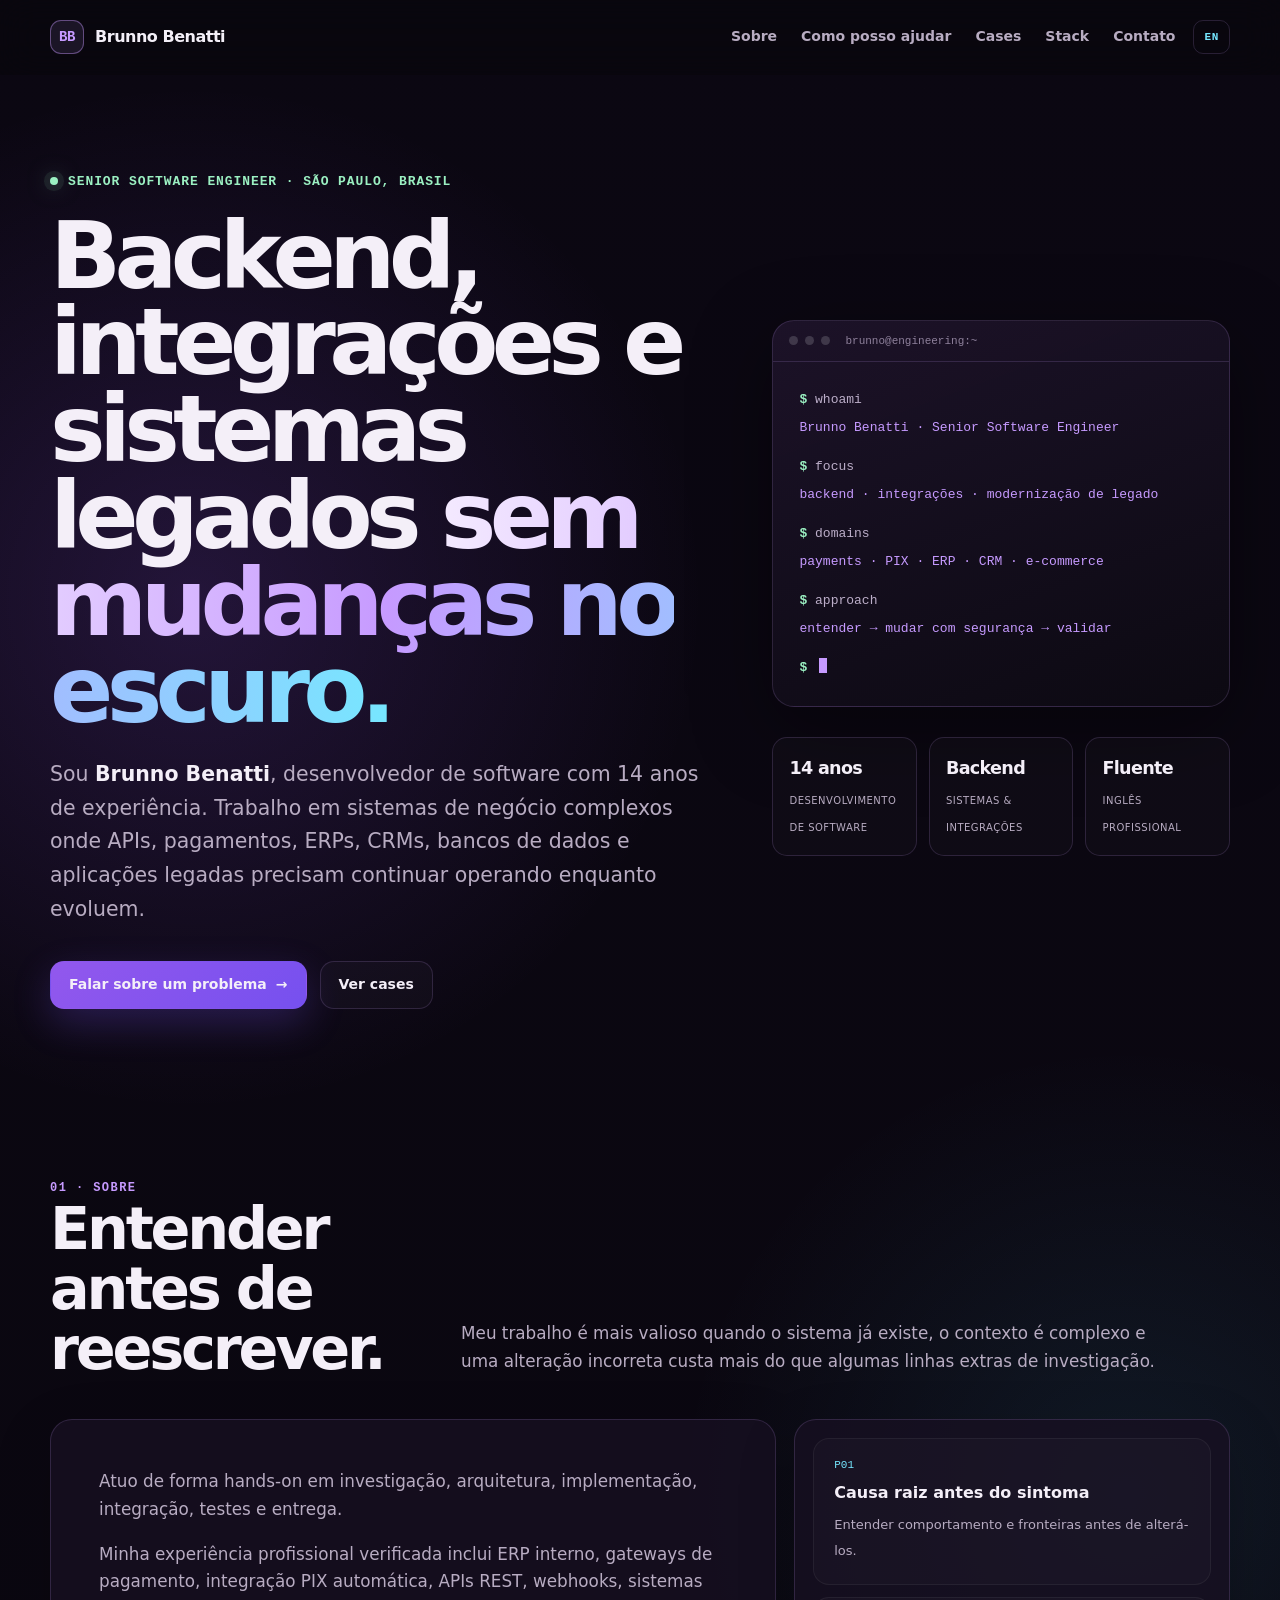
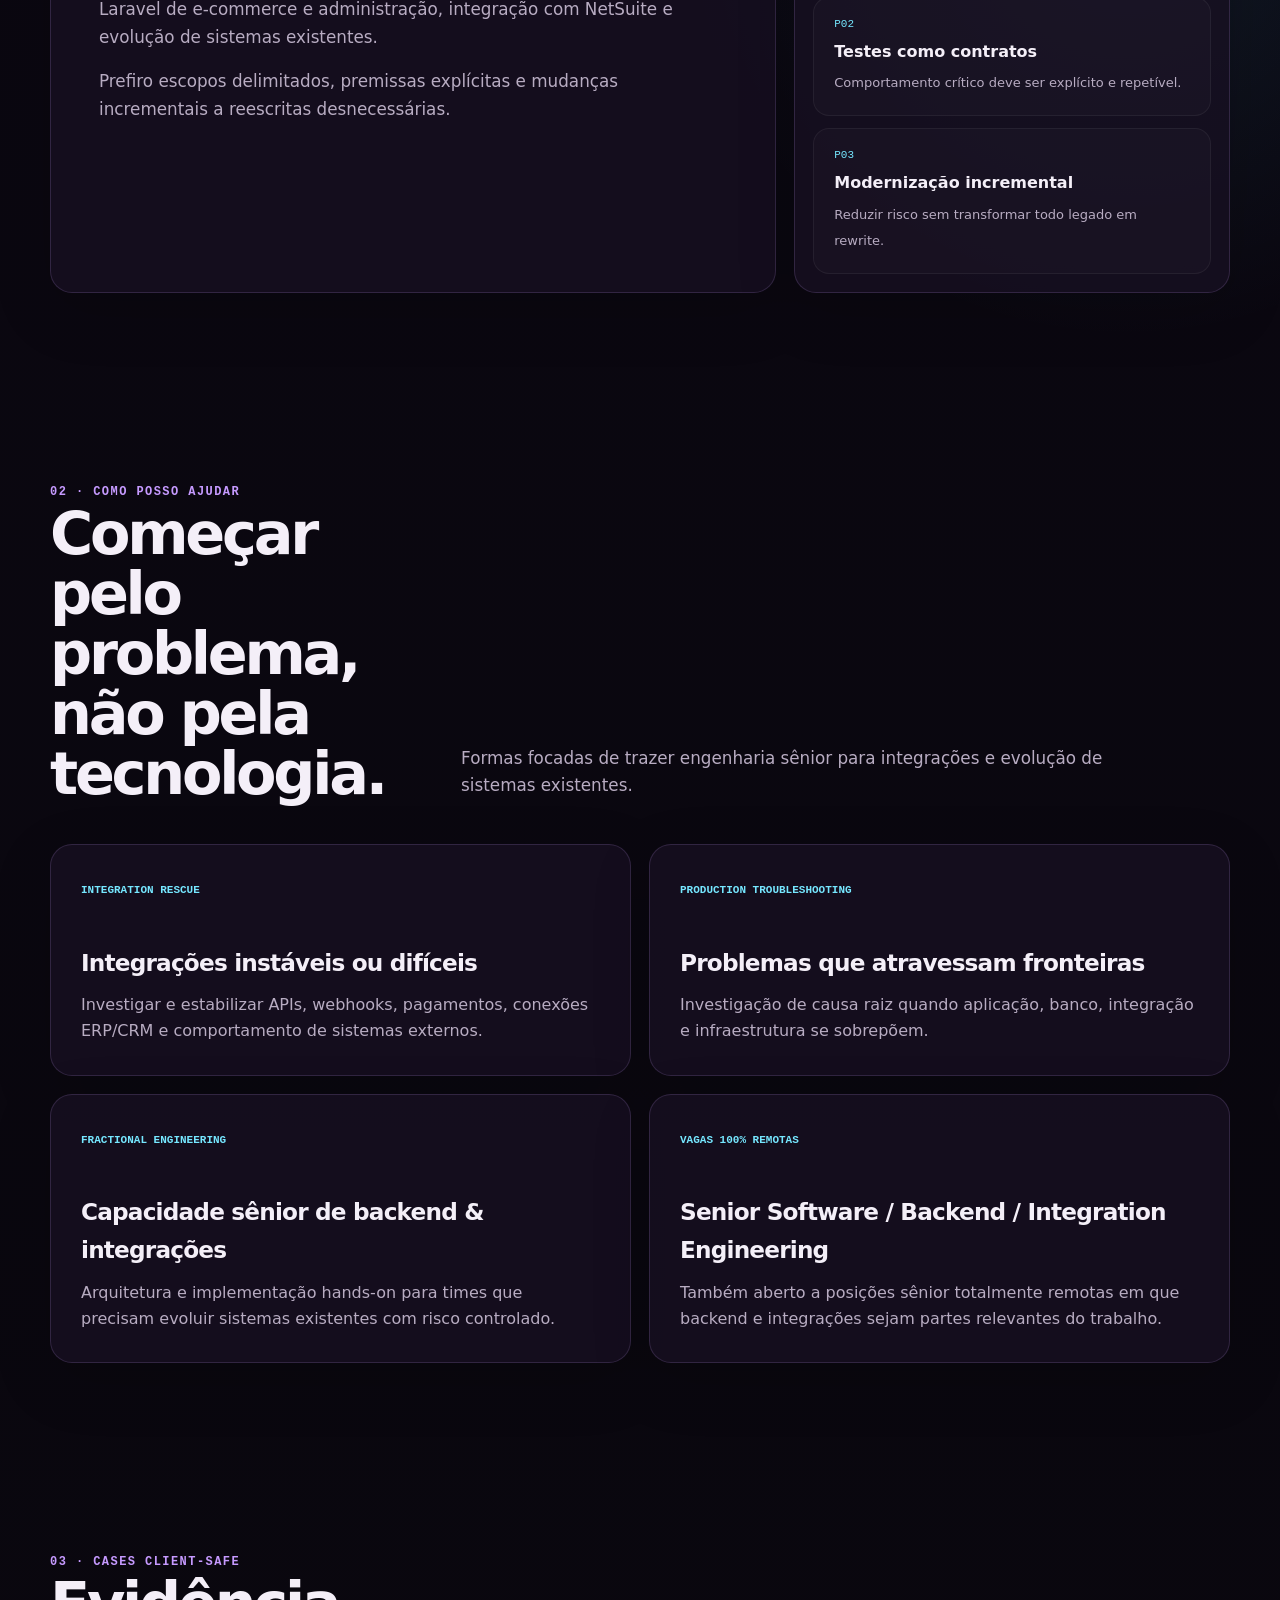
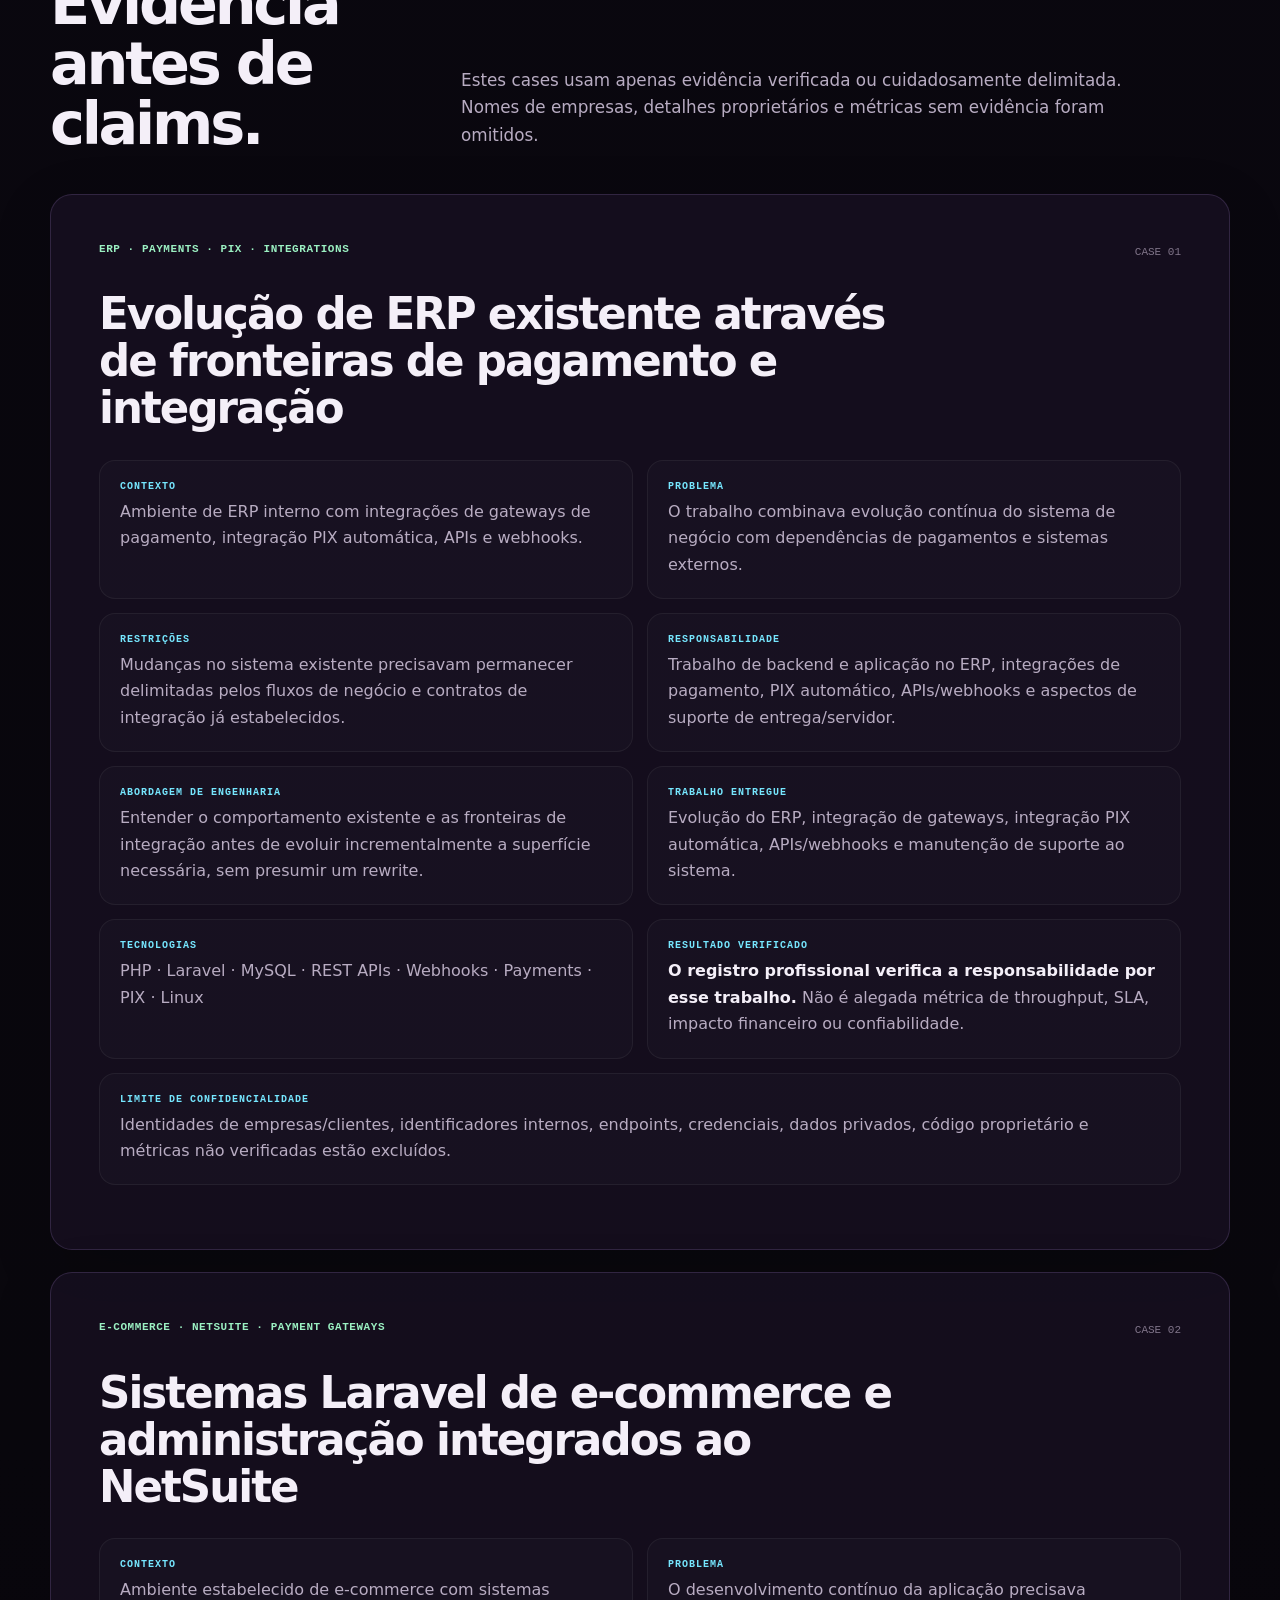
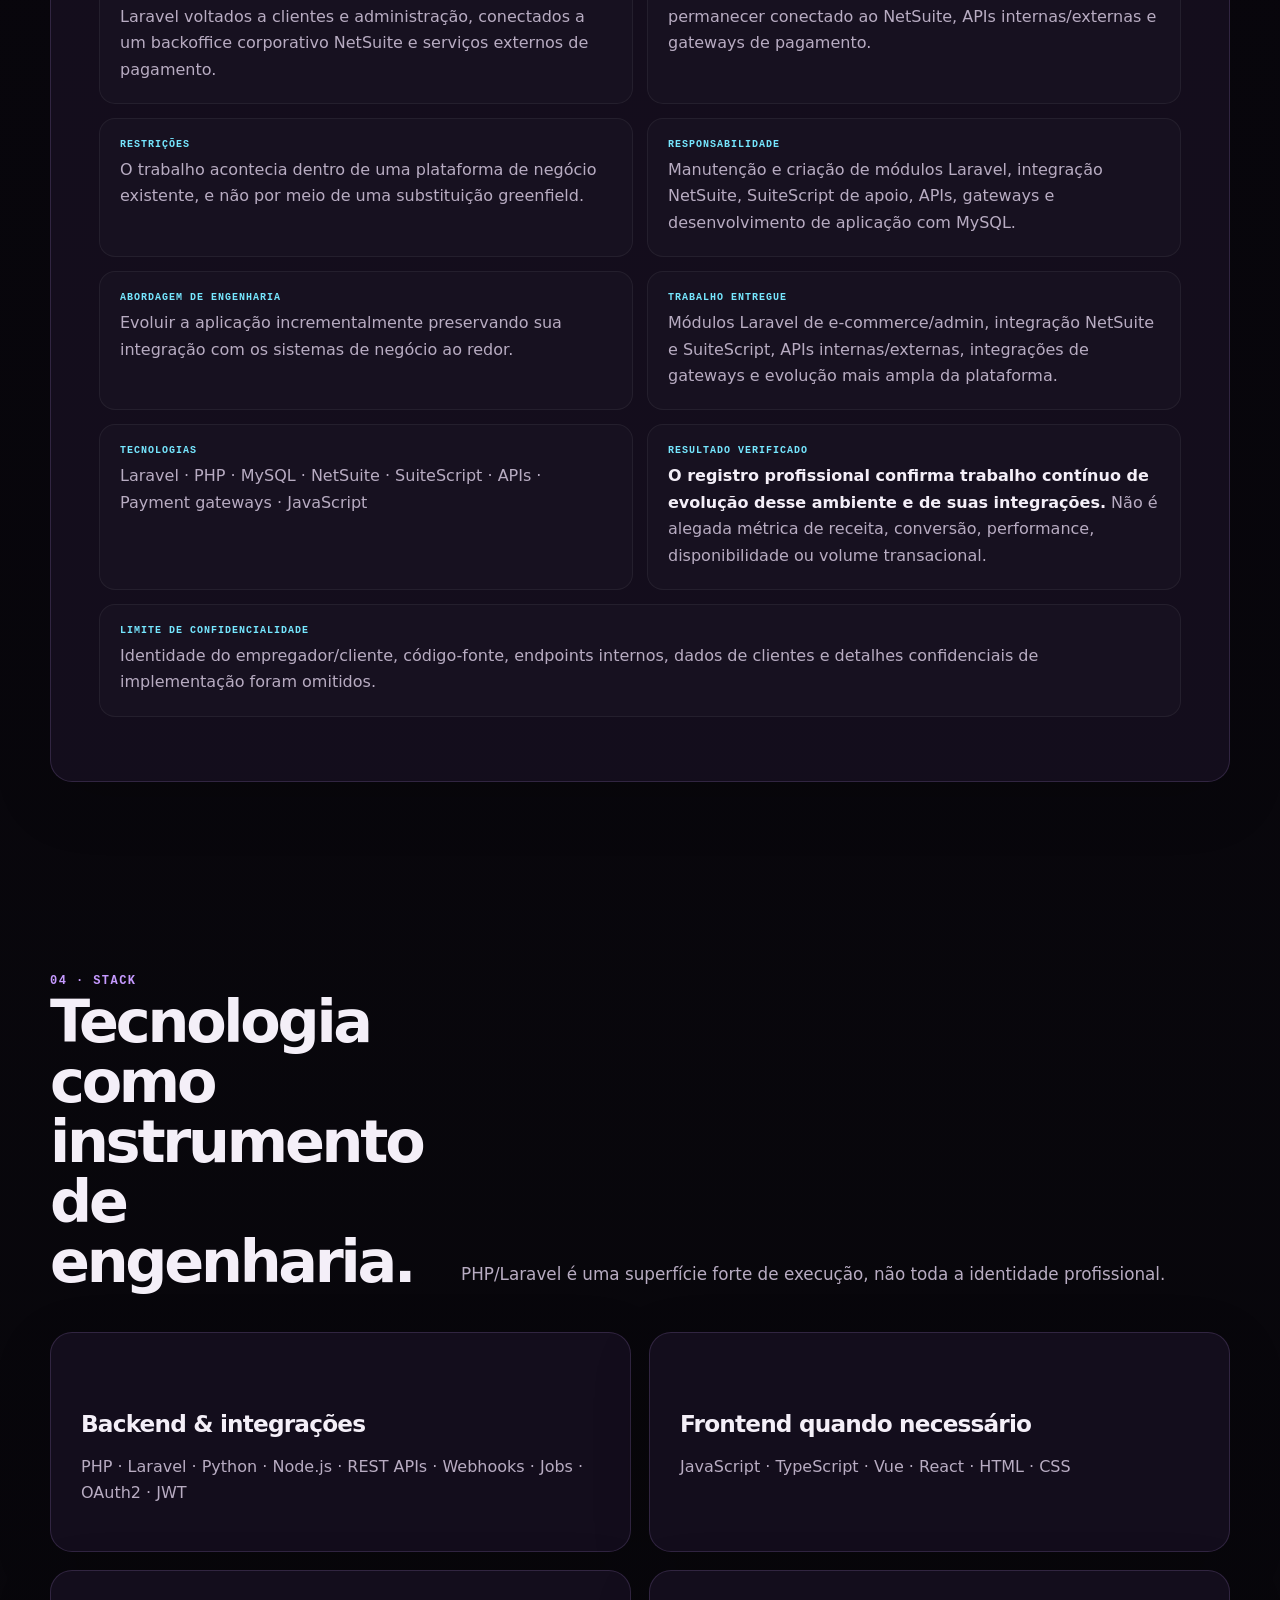
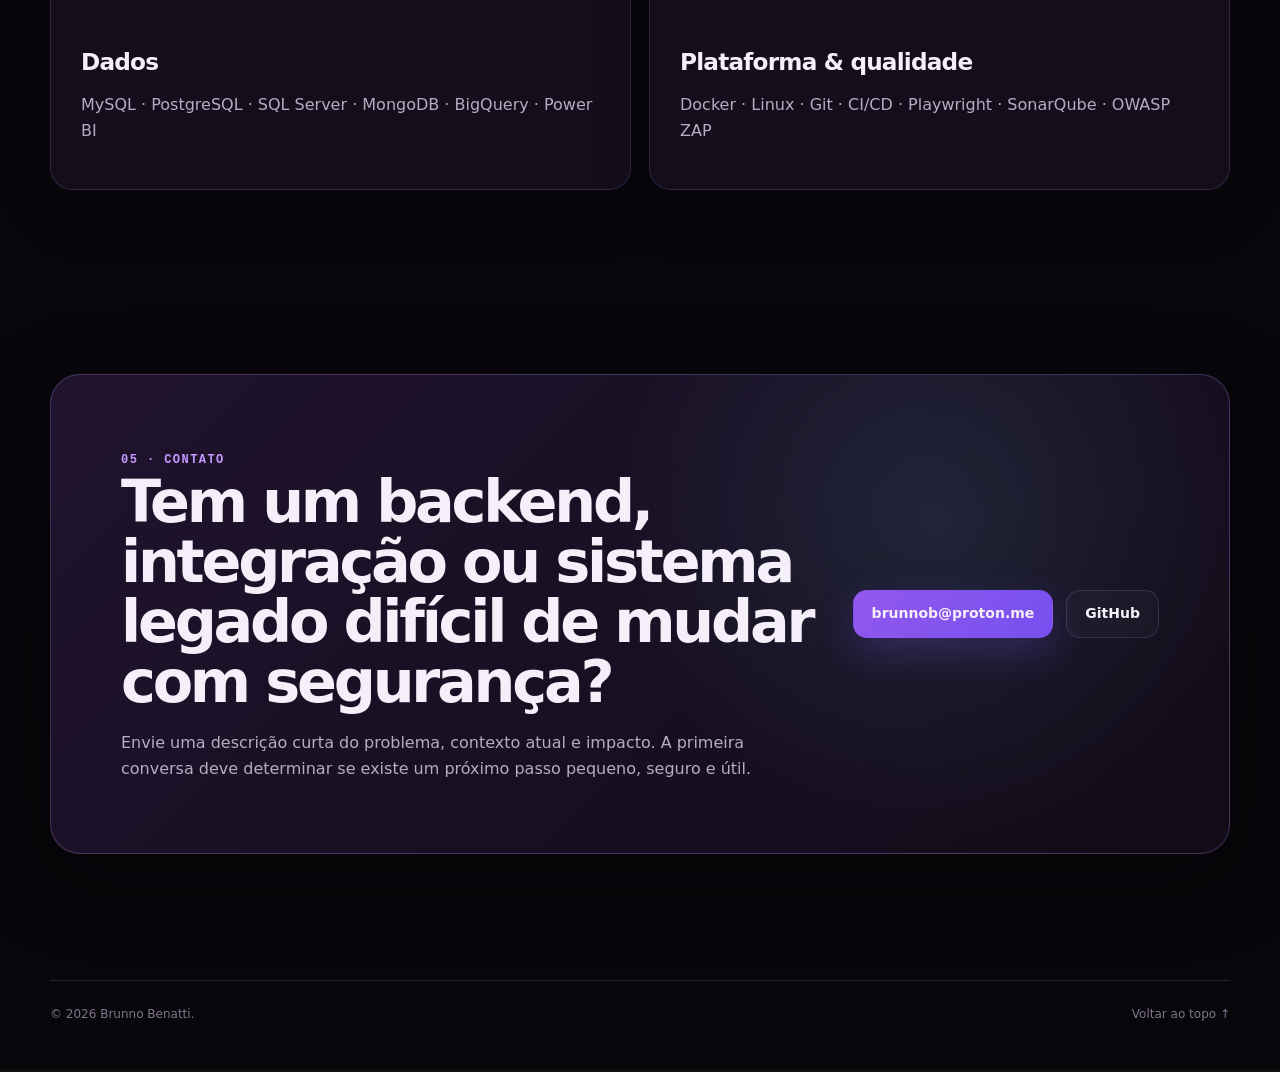
==== pt-br/index.html @ be96fdef "Add Portuguese portfolio locale" ====
<!doctype html>
<html lang="pt-BR">
<head>
  <meta charset="utf-8">
  <meta name="viewport" content="width=device-width, initial-scale=1">
  <meta name="theme-color" content="#0b0712">
  <meta name="robots" content="index,follow">
  <meta name="description" content="Brunno Benatti — Senior Software Engineer especializado em backend, integrações e modernização de sistemas legados.">
  <meta name="author" content="Brunno Benatti">
  <meta property="og:title" content="Brunno Benatti — Senior Software Engineer">
  <meta property="og:description" content="Backend Engineering, Systems Integration e Legacy Modernization para sistemas de negócio complexos.">
  <meta property="og:type" content="website">
  <meta property="og:url" content="https://brunno-benatti.github.io/brunno-benatti/pt-br/">
  <meta property="og:site_name" content="Brunno Benatti">
  <meta property="og:locale" content="pt_BR">
  <meta property="og:locale:alternate" content="en_US">
  <meta name="twitter:card" content="summary">
  <meta name="twitter:title" content="Brunno Benatti — Senior Software Engineer">
  <meta name="twitter:description" content="Backend Engineering, Systems Integration e Legacy Modernization para sistemas de negócio complexos.">
  <link rel="canonical" href="https://brunno-benatti.github.io/brunno-benatti/pt-br/">
  <link rel="alternate" hreflang="en" href="https://brunno-benatti.github.io/brunno-benatti/">
  <link rel="alternate" hreflang="pt-BR" href="https://brunno-benatti.github.io/brunno-benatti/pt-br/">
  <link rel="alternate" hreflang="x-default" href="https://brunno-benatti.github.io/brunno-benatti/">
  <title>Brunno Benatti — Senior Software Engineer</title>
  <script>document.documentElement.classList.add('js')</script>
  <link rel="stylesheet" href="../styles.css">
  <script type="application/ld+json">
  {
    "@context":"https://schema.org",
    "@type":"Person",
    "name":"Brunno Benatti",
    "jobTitle":"Senior Software Engineer",
    "address":{"@type":"PostalAddress","addressLocality":"São Paulo","addressRegion":"SP","addressCountry":"BR"},
    "email":"brunnob@proton.me",
    "url":"https://brunno-benatti.github.io/brunno-benatti/",
    "sameAs":["https://github.com/brunno-benatti"],
    "knowsAbout":["Backend Engineering","Systems Integration","Legacy Modernization","PHP","Laravel","REST APIs","Webhooks","Payments","PIX","ERP","CRM","NetSuite","Docker","Linux"]
  }
  </script>
</head>
<body>
  <a class="skip-link" href="#conteudo">Ir para o conteúdo</a>

  <header id="topo">
    <div class="shell nav">
      <a class="brand" href="#topo" aria-label="Voltar ao início"><span class="brand-mark">BB</span><span>Brunno Benatti</span></a>
      <div class="nav-right">
        <nav class="nav-links" aria-label="Navegação principal">
          <a href="#sobre">Sobre</a><a href="#servicos">Como posso ajudar</a><a href="#experiencia">Cases</a><a href="#stack">Stack</a><a href="#contato">Contato</a>
        </nav>
        <a class="language-link" href="../" lang="en" hreflang="en">EN</a>
      </div>
    </div>
  </header>

  <main id="conteudo">
    <div class="shell">
      <section class="hero" aria-labelledby="hero-title">
        <div>
          <div class="eyebrow"><span class="status-dot"></span>Senior Software Engineer · São Paulo, Brasil</div>
          <h1 id="hero-title">Backend, integrações e sistemas legados <span class="gradient-text">sem mudanças no escuro.</span></h1>
          <p class="hero-copy">Sou <strong>Brunno Benatti</strong>, desenvolvedor de software com 14 anos de experiência. Trabalho em sistemas de negócio complexos onde APIs, pagamentos, ERPs, CRMs, bancos de dados e aplicações legadas precisam continuar operando enquanto evoluem.</p>
          <div class="actions"><a class="button primary" href="mailto:brunnob@proton.me">Falar sobre um problema <span aria-hidden="true">→</span></a><a class="button" href="#experiencia">Ver cases</a></div>
        </div>
        <aside aria-label="Resumo técnico">
          <div class="terminal"><div class="terminal-bar"><span></span><span></span><span></span><small>brunno@engineering:~</small></div><div class="terminal-body"><p><b>$</b> whoami</p><output>Brunno Benatti · Senior Software Engineer</output><p><b>$</b> focus</p><output>backend · integrações · modernização de legado</output><p><b>$</b> domains</p><output>payments · PIX · ERP · CRM · e-commerce</output><p><b>$</b> approach</p><output id="terminal-message">entender → mudar com segurança → validar</output><p><b>$</b> <i class="cursor"></i></p></div></div>
          <div class="metrics"><div><strong>14 anos</strong><span>desenvolvimento de software</span></div><div><strong>Backend</strong><span>sistemas & integrações</span></div><div><strong>Fluente</strong><span>inglês profissional</span></div></div>
        </aside>
      </section>

      <section id="sobre" aria-labelledby="sobre-title">
        <div class="section-head reveal"><div><span>01 · Sobre</span><h2 id="sobre-title">Entender antes de reescrever.</h2></div><p>Meu trabalho é mais valioso quando o sistema já existe, o contexto é complexo e uma alteração incorreta custa mais do que algumas linhas extras de investigação.</p></div>
        <div class="about-grid"><article class="card prose reveal"><p>Atuo de forma hands-on em investigação, arquitetura, implementação, integração, testes e entrega.</p><p>Minha experiência profissional verificada inclui ERP interno, gateways de pagamento, integração PIX automática, APIs REST, webhooks, sistemas Laravel de e-commerce e administração, integração com NetSuite e evolução de sistemas existentes.</p><p>Prefiro escopos delimitados, premissas explícitas e mudanças incrementais a reescritas desnecessárias.</p></article><aside class="card principles reveal" aria-label="Princípios de engenharia"><div><small>P01</small><strong>Causa raiz antes do sintoma</strong><span>Entender comportamento e fronteiras antes de alterá-los.</span></div><div><small>P02</small><strong>Testes como contratos</strong><span>Comportamento crítico deve ser explícito e repetível.</span></div><div><small>P03</small><strong>Modernização incremental</strong><span>Reduzir risco sem transformar todo legado em rewrite.</span></div></aside></div>
      </section>

      <section id="servicos" aria-labelledby="servicos-title">
        <div class="section-head reveal"><div><span>02 · Como posso ajudar</span><h2 id="servicos-title">Começar pelo problema, não pela tecnologia.</h2></div><p>Formas focadas de trazer engenharia sênior para integrações e evolução de sistemas existentes.</p></div>
        <div class="work-grid"><article class="card reveal"><small>INTEGRATION RESCUE</small><h3>Integrações instáveis ou difíceis</h3><p>Investigar e estabilizar APIs, webhooks, pagamentos, conexões ERP/CRM e comportamento de sistemas externos.</p></article><article class="card reveal"><small>PRODUCTION TROUBLESHOOTING</small><h3>Problemas que atravessam fronteiras</h3><p>Investigação de causa raiz quando aplicação, banco, integração e infraestrutura se sobrepõem.</p></article><article class="card reveal"><small>FRACTIONAL ENGINEERING</small><h3>Capacidade sênior de backend & integrações</h3><p>Arquitetura e implementação hands-on para times que precisam evoluir sistemas existentes com risco controlado.</p></article><article class="card reveal"><small>VAGAS 100% REMOTAS</small><h3>Senior Software / Backend / Integration Engineering</h3><p>Também aberto a posições sênior totalmente remotas em que backend e integrações sejam partes relevantes do trabalho.</p></article></div>
      </section>

      <section id="experiencia" aria-labelledby="experiencia-title">
        <div class="section-head reveal"><div><span>03 · Cases client-safe</span><h2 id="experiencia-title">Evidência antes de claims.</h2></div><p>Estes cases usam apenas evidência verificada ou cuidadosamente delimitada. Nomes de empresas, detalhes proprietários e métricas sem evidência foram omitidos.</p></div>
        <div class="case-studies">
          <article class="card case-study reveal">
            <div class="case-header"><small>ERP · PAYMENTS · PIX · INTEGRATIONS</small><code>CASE 01</code></div><h3>Evolução de ERP existente através de fronteiras de pagamento e integração</h3>
            <dl class="case-grid">
              <div class="case-field"><dt>Contexto</dt><dd>Ambiente de ERP interno com integrações de gateways de pagamento, integração PIX automática, APIs e webhooks.</dd></div>
              <div class="case-field"><dt>Problema</dt><dd>O trabalho combinava evolução contínua do sistema de negócio com dependências de pagamentos e sistemas externos.</dd></div>
              <div class="case-field"><dt>Restrições</dt><dd>Mudanças no sistema existente precisavam permanecer delimitadas pelos fluxos de negócio e contratos de integração já estabelecidos.</dd></div>
              <div class="case-field"><dt>Responsabilidade</dt><dd>Trabalho de backend e aplicação no ERP, integrações de pagamento, PIX automático, APIs/webhooks e aspectos de suporte de entrega/servidor.</dd></div>
              <div class="case-field"><dt>Abordagem de engenharia</dt><dd>Entender o comportamento existente e as fronteiras de integração antes de evoluir incrementalmente a superfície necessária, sem presumir um rewrite.</dd></div>
              <div class="case-field"><dt>Trabalho entregue</dt><dd>Evolução do ERP, integração de gateways, integração PIX automática, APIs/webhooks e manutenção de suporte ao sistema.</dd></div>
              <div class="case-field"><dt>Tecnologias</dt><dd>PHP · Laravel · MySQL · REST APIs · Webhooks · Payments · PIX · Linux</dd></div>
              <div class="case-field"><dt>Resultado verificado</dt><dd><strong>O registro profissional verifica a responsabilidade por esse trabalho.</strong> Não é alegada métrica de throughput, SLA, impacto financeiro ou confiabilidade.</dd></div>
              <div class="case-field wide"><dt>Limite de confidencialidade</dt><dd>Identidades de empresas/clientes, identificadores internos, endpoints, credenciais, dados privados, código proprietário e métricas não verificadas estão excluídos.</dd></div>
            </dl>
          </article>

          <article class="card case-study reveal">
            <div class="case-header"><small>E-COMMERCE · NETSUITE · PAYMENT GATEWAYS</small><code>CASE 02</code></div><h3>Sistemas Laravel de e-commerce e administração integrados ao NetSuite</h3>
            <dl class="case-grid">
              <div class="case-field"><dt>Contexto</dt><dd>Ambiente estabelecido de e-commerce com sistemas Laravel voltados a clientes e administração, conectados a um backoffice corporativo NetSuite e serviços externos de pagamento.</dd></div>
              <div class="case-field"><dt>Problema</dt><dd>O desenvolvimento contínuo da aplicação precisava permanecer conectado ao NetSuite, APIs internas/externas e gateways de pagamento.</dd></div>
              <div class="case-field"><dt>Restrições</dt><dd>O trabalho acontecia dentro de uma plataforma de negócio existente, e não por meio de uma substituição greenfield.</dd></div>
              <div class="case-field"><dt>Responsabilidade</dt><dd>Manutenção e criação de módulos Laravel, integração NetSuite, SuiteScript de apoio, APIs, gateways e desenvolvimento de aplicação com MySQL.</dd></div>
              <div class="case-field"><dt>Abordagem de engenharia</dt><dd>Evoluir a aplicação incrementalmente preservando sua integração com os sistemas de negócio ao redor.</dd></div>
              <div class="case-field"><dt>Trabalho entregue</dt><dd>Módulos Laravel de e-commerce/admin, integração NetSuite e SuiteScript, APIs internas/externas, integrações de gateways e evolução mais ampla da plataforma.</dd></div>
              <div class="case-field"><dt>Tecnologias</dt><dd>Laravel · PHP · MySQL · NetSuite · SuiteScript · APIs · Payment gateways · JavaScript</dd></div>
              <div class="case-field"><dt>Resultado verificado</dt><dd><strong>O registro profissional confirma trabalho contínuo de evolução desse ambiente e de suas integrações.</strong> Não é alegada métrica de receita, conversão, performance, disponibilidade ou volume transacional.</dd></div>
              <div class="case-field wide"><dt>Limite de confidencialidade</dt><dd>Identidade do empregador/cliente, código-fonte, endpoints internos, dados de clientes e detalhes confidenciais de implementação foram omitidos.</dd></div>
            </dl>
          </article>
        </div>
      </section>

      <section id="stack" aria-labelledby="stack-title"><div class="section-head reveal"><div><span>04 · Stack</span><h2 id="stack-title">Tecnologia como instrumento de engenharia.</h2></div><p>PHP/Laravel é uma superfície forte de execução, não toda a identidade profissional.</p></div><div class="stack-grid"><article class="card reveal"><h3>Backend & integrações</h3><p>PHP · Laravel · Python · Node.js · REST APIs · Webhooks · Jobs · OAuth2 · JWT</p></article><article class="card reveal"><h3>Frontend quando necessário</h3><p>JavaScript · TypeScript · Vue · React · HTML · CSS</p></article><article class="card reveal"><h3>Dados</h3><p>MySQL · PostgreSQL · SQL Server · MongoDB · BigQuery · Power BI</p></article><article class="card reveal"><h3>Plataforma & qualidade</h3><p>Docker · Linux · Git · CI/CD · Playwright · SonarQube · OWASP ZAP</p></article></div></section>

      <section id="contato" aria-labelledby="contato-title"><div class="contact reveal"><div><span>05 · Contato</span><h2 id="contato-title">Tem um backend, integração ou sistema legado difícil de mudar com segurança?</h2><p>Envie uma descrição curta do problema, contexto atual e impacto. A primeira conversa deve determinar se existe um próximo passo pequeno, seguro e útil.</p></div><div class="actions"><a class="button primary" href="mailto:brunnob@proton.me">brunnob@proton.me</a><a class="button" href="https://github.com/brunno-benatti" target="_blank" rel="noreferrer">GitHub</a></div></div></section>
    </div>
  </main>

  <footer><div class="shell"><span>© <span id="year"></span> Brunno Benatti.</span><a href="#topo">Voltar ao topo ↑</a></div></footer>
  <script src="../script.js" defer></script>
</body>
</html>
---- styles.css ----
:root {
  color-scheme: dark;
  --bg: #09070d;
  --panel: rgba(24, 16, 34, .78);
  --text: #f4eff8;
  --muted: #b8acc2;
  --line: rgba(207, 164, 255, .16);
  --violet: #c69aff;
  --violet-strong: #9258ed;
  --cyan: #76e7ff;
  --green: #9bf0c2;
  --radius: 22px;
  --max: 1180px;
}

* { box-sizing: border-box; }
html { scroll-behavior: smooth; scroll-padding-top: 88px; }
body {
  margin: 0;
  min-width: 320px;
  overflow-x: hidden;
  color: var(--text);
  background:
    radial-gradient(circle at 15% 8%, rgba(157, 88, 255, .17), transparent 32rem),
    radial-gradient(circle at 88% 20%, rgba(81, 214, 255, .09), transparent 28rem),
    linear-gradient(180deg, #0b0712, var(--bg) 62%, #07060a);
  font-family: Inter, ui-sans-serif, system-ui, -apple-system, BlinkMacSystemFont, "Segoe UI", sans-serif;
  line-height: 1.65;
}
body::before {
  content: "";
  position: fixed;
  inset: 0;
  pointer-events: none;
  opacity: .18;
  background-image: linear-gradient(rgba(255,255,255,.025) 1px, transparent 1px), linear-gradient(90deg,rgba(255,255,255,.025) 1px,transparent 1px);
  background-size: 44px 44px;
  mask-image: linear-gradient(to bottom, black, transparent 82%);
}
a { color: inherit; text-decoration: none; }
a:focus-visible, button:focus-visible { outline: 3px solid var(--cyan); outline-offset: 4px; }
h1, h2, h3, p { margin-top: 0; }
.shell { width: min(calc(100% - 36px), var(--max)); margin-inline: auto; }
.skip-link { position: fixed; top: -100px; left: 16px; z-index: 100; padding: 10px 14px; border-radius: 10px; background: var(--text); color: var(--bg); }
.skip-link:focus { top: 16px; }

header { position: sticky; top: 0; z-index: 50; border-bottom: 1px solid transparent; background: rgba(9,7,13,.72); backdrop-filter: blur(18px); transition: .2s ease; }
header.scrolled { border-color: var(--line); background: rgba(9,7,13,.94); }
.nav { min-height: 74px; display: flex; align-items: center; justify-content: space-between; gap: 24px; }
.brand { display: inline-flex; align-items: center; gap: 11px; font-weight: 800; letter-spacing: -.03em; }
.brand-mark { width: 34px; aspect-ratio: 1; display: grid; place-items: center; border: 1px solid rgba(198,154,255,.42); border-radius: 11px; background: rgba(198,154,255,.1); color: var(--violet); font: 700 14px ui-monospace, monospace; }
.nav-right { display: flex; align-items: center; gap: 18px; }
.nav-links { display: flex; gap: 24px; color: var(--muted); font-size: 14px; font-weight: 650; }
.nav-links a { padding-block: 7px; border-bottom: 1px solid transparent; }
.nav-links a:hover, .nav-links a.active { color: var(--text); border-color: var(--violet); }
.language-link { display: inline-flex; align-items: center; min-height: 34px; padding: 0 10px; border: 1px solid var(--line); border-radius: 10px; color: var(--cyan); font: 750 11px ui-monospace, monospace; letter-spacing: .06em; }
.language-link:hover { border-color: rgba(118,231,255,.4); background: rgba(118,231,255,.06); }

main { position: relative; z-index: 1; }
.hero { min-height: calc(100vh - 74px); display: grid; grid-template-columns: minmax(0,1.18fr) minmax(330px,.82fr); align-items: center; gap: 64px; padding-block: 92px 72px; }
.eyebrow { display: inline-flex; align-items: center; gap: 10px; margin-bottom: 24px; color: var(--green); font: 700 13px ui-monospace, monospace; letter-spacing: .07em; text-transform: uppercase; }
.status-dot { width: 8px; aspect-ratio: 1; border-radius: 50%; background: var(--green); box-shadow: 0 0 0 6px rgba(155,240,194,.08), 0 0 22px rgba(155,240,194,.56); }
h1 { max-width: 830px; margin-bottom: 24px; font-size: clamp(3.15rem, 7.3vw, 7rem); line-height: .93; letter-spacing: -.072em; }
.gradient-text { color: transparent; background: linear-gradient(92deg,#f4eaff,var(--violet) 46%,var(--cyan)); background-clip: text; -webkit-background-clip: text; }
.hero-copy { max-width: 720px; margin-bottom: 34px; color: var(--muted); font-size: clamp(1.05rem,2vw,1.28rem); }
.hero-copy strong { color: var(--text); }
.actions { display: flex; flex-wrap: wrap; gap: 13px; }
.button { min-height: 48px; display: inline-flex; align-items: center; justify-content: center; gap: 9px; padding: 0 18px; border: 1px solid var(--line); border-radius: 14px; background: rgba(255,255,255,.025); font-size: 14px; font-weight: 750; transition: .2s ease; }
.button:hover { transform: translateY(-2px); border-color: rgba(198,154,255,.45); background: rgba(198,154,255,.08); }
.button.primary { border-color: transparent; background: linear-gradient(135deg,var(--violet-strong),#7650ef); box-shadow: 0 14px 38px rgba(125,86,255,.24); }

.terminal { overflow: hidden; border: 1px solid var(--line); border-radius: var(--radius); background: linear-gradient(160deg,rgba(30,20,43,.9),rgba(13,10,18,.94)); box-shadow: 0 22px 80px rgba(0,0,0,.4); }
.terminal-bar { display: flex; align-items: center; gap: 7px; padding: 14px 16px; border-bottom: 1px solid var(--line); }
.terminal-bar span { width: 9px; aspect-ratio: 1; border-radius: 50%; background: rgba(255,255,255,.16); }
.terminal-bar small { margin-left: 8px; color: #8f819c; font: 11px ui-monospace, monospace; }
.terminal-body { min-height: 330px; padding: 26px; font: 13px/1.85 ui-monospace, monospace; }
.terminal-body p { margin-bottom: 0; color: #bcaec9; }
.terminal-body b { color: var(--green); }
.terminal-body output { display: block; margin: 4px 0 15px; color: var(--violet); }
.cursor { display: inline-block; width: 8px; height: 15px; margin-left: 4px; vertical-align: -2px; background: var(--violet); animation: blink .9s steps(1) infinite; }
@keyframes blink { 50% { opacity: 0; } }
.metrics { display: grid; grid-template-columns: repeat(3,minmax(0,1fr)); gap: 12px; margin-top: 30px; }
.metrics div { padding: 16px; border: 1px solid var(--line); border-radius: 15px; background: rgba(255,255,255,.018); }
.metrics strong { display: block; margin-bottom: 3px; font-size: 1.1rem; letter-spacing: -.04em; }
.metrics span { color: var(--muted); font-size: 10px; letter-spacing: .05em; text-transform: uppercase; }

section { padding-block: 92px; }
.section-head { display: grid; grid-template-columns: minmax(0,.48fr) minmax(0,1fr); gap: 42px; margin-bottom: 40px; }
.section-head span, .contact span { color: var(--violet); font: 800 12px ui-monospace, monospace; letter-spacing: .12em; text-transform: uppercase; }
h2 { margin-bottom: 0; font-size: clamp(2.2rem,4.6vw,4.4rem); line-height: 1.02; letter-spacing: -.055em; }
.section-head > p { max-width: 720px; align-self: end; margin-bottom: 4px; color: var(--muted); font-size: 1.05rem; }
.card { position: relative; overflow: hidden; border: 1px solid var(--line); border-radius: var(--radius); background: var(--panel); box-shadow: 0 18px 60px rgba(0,0,0,.16); }
.about-grid { display: grid; grid-template-columns: 1.25fr .75fr; gap: 18px; }
.prose { padding: clamp(26px,5vw,48px); }
.prose p { max-width: 760px; color: var(--muted); font-size: 1.05rem; }
.prose p:last-child { margin-bottom: 0; }
.principles { display: grid; gap: 12px; padding: 18px; }
.principles div { min-height: 105px; padding: 20px; border: 1px solid rgba(255,255,255,.055); border-radius: 16px; background: rgba(255,255,255,.02); }
.principles small { display: block; margin-bottom: 9px; color: var(--cyan); font: 11px ui-monospace, monospace; }
.principles strong { display: block; margin-bottom: 4px; }
.principles span { color: var(--muted); font-size: 13px; }
.work-grid, .stack-grid { display: grid; grid-template-columns: repeat(2,minmax(0,1fr)); gap: 18px; }
.work-grid article, .stack-grid article { min-height: 220px; padding: 30px; transition: .25s ease; }
.work-grid article:hover, .stack-grid article:hover, .case-study:hover { transform: translateY(-5px); border-color: rgba(198,154,255,.34); }
.work-grid small { color: var(--cyan); font: 750 11px ui-monospace, monospace; }
.work-grid h3, .stack-grid h3 { margin: 42px 0 10px; font-size: 1.45rem; letter-spacing: -.035em; }
.work-grid p, .stack-grid p { margin-bottom: 0; color: var(--muted); }
.case-studies { display: grid; gap: 22px; }
.case-study { padding: clamp(28px,5vw,48px); transition: .25s ease; }
.case-header { display: flex; justify-content: space-between; gap: 20px; margin-bottom: 30px; }
.case-header small { color: var(--green); font: 750 11px ui-monospace, monospace; letter-spacing: .05em; }
.case-header code { color: #81758a; font-size: 11px; }
.case-study h3 { max-width: 800px; margin-bottom: 28px; font-size: clamp(1.8rem,3.4vw,2.8rem); line-height: 1.08; letter-spacing: -.045em; }
.case-grid { display: grid; grid-template-columns: repeat(2,minmax(0,1fr)); gap: 14px; }
.case-field { padding: 20px; border: 1px solid rgba(255,255,255,.055); border-radius: 16px; background: rgba(255,255,255,.018); }
.case-field.wide { grid-column: 1 / -1; }
.case-field dt { margin-bottom: 7px; color: var(--cyan); font: 750 10px ui-monospace, monospace; letter-spacing: .1em; text-transform: uppercase; }
.case-field dd { margin: 0; color: var(--muted); }
.case-field strong { color: var(--text); }
.contact { display: grid; grid-template-columns: 1fr auto; align-items: center; gap: 40px; padding: clamp(30px,7vw,70px); border: 1px solid rgba(198,154,255,.25); border-radius: 30px; background: radial-gradient(circle at 75% 30%,rgba(118,231,255,.1),transparent 20rem),linear-gradient(135deg,rgba(33,20,48,.96),rgba(18,12,25,.96)); box-shadow: 0 22px 80px rgba(0,0,0,.4); }
.contact h2 { max-width: 720px; margin-bottom: 18px; }
.contact p { max-width: 670px; margin-bottom: 0; color: var(--muted); }
footer { padding-block: 34px 44px; color: #82758e; font-size: 12px; }
footer .shell { display: flex; justify-content: space-between; gap: 18px; padding-top: 24px; border-top: 1px solid var(--line); }
.reveal { opacity: 1; transform: none; }
.js .reveal { opacity: 0; transform: translateY(20px); transition: opacity .6s ease, transform .6s ease; }
.js .reveal.visible { opacity: 1; transform: none; }

@media (max-width: 920px) {
  .hero, .section-head, .about-grid, .contact { grid-template-columns: 1fr; }
  .hero { padding-top: 72px; }
  .terminal { max-width: 620px; }
  .contact .button { justify-self: start; }
}
@media (max-width: 680px) {
  .shell { width: min(calc(100% - 24px),var(--max)); }
  .nav-links { display: none; }
  .nav-right { margin-left: auto; }
  .hero { min-height: auto; gap: 44px; padding-block: 64px 46px; }
  h1 { font-size: clamp(3rem,16vw,5.2rem); }
  section { padding-block: 68px; }
  .metrics, .work-grid, .stack-grid, .case-grid { grid-template-columns: 1fr; }
  .case-field.wide { grid-column: auto; }
  .terminal-body { min-height: 300px; padding: 21px; font-size: 12px; }
  footer .shell { flex-direction: column; }
}
@media (prefers-reduced-motion: reduce) {
  html { scroll-behavior: auto; }
  *, *::before, *::after { animation-duration: .01ms !important; animation-iteration-count: 1 !important; transition-duration: .01ms !important; }
  .js .reveal { opacity: 1; transform: none; }
}
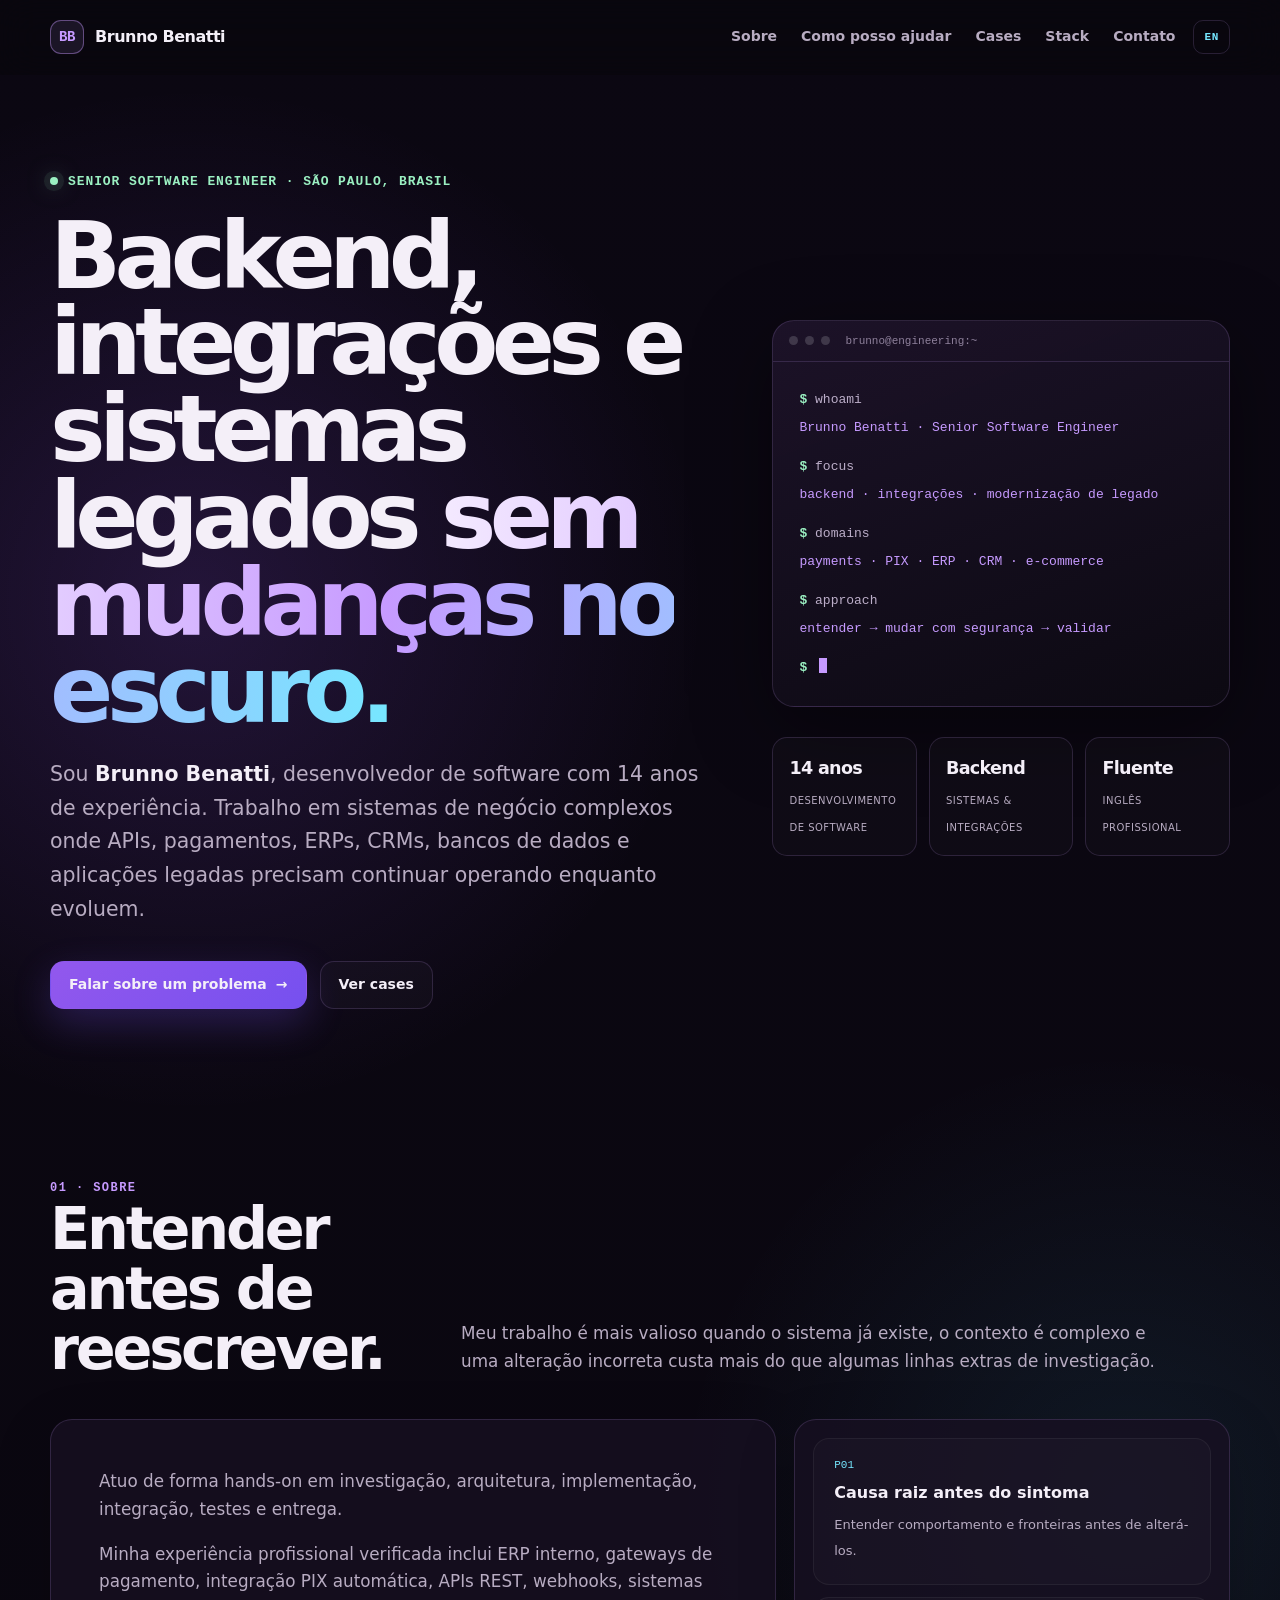
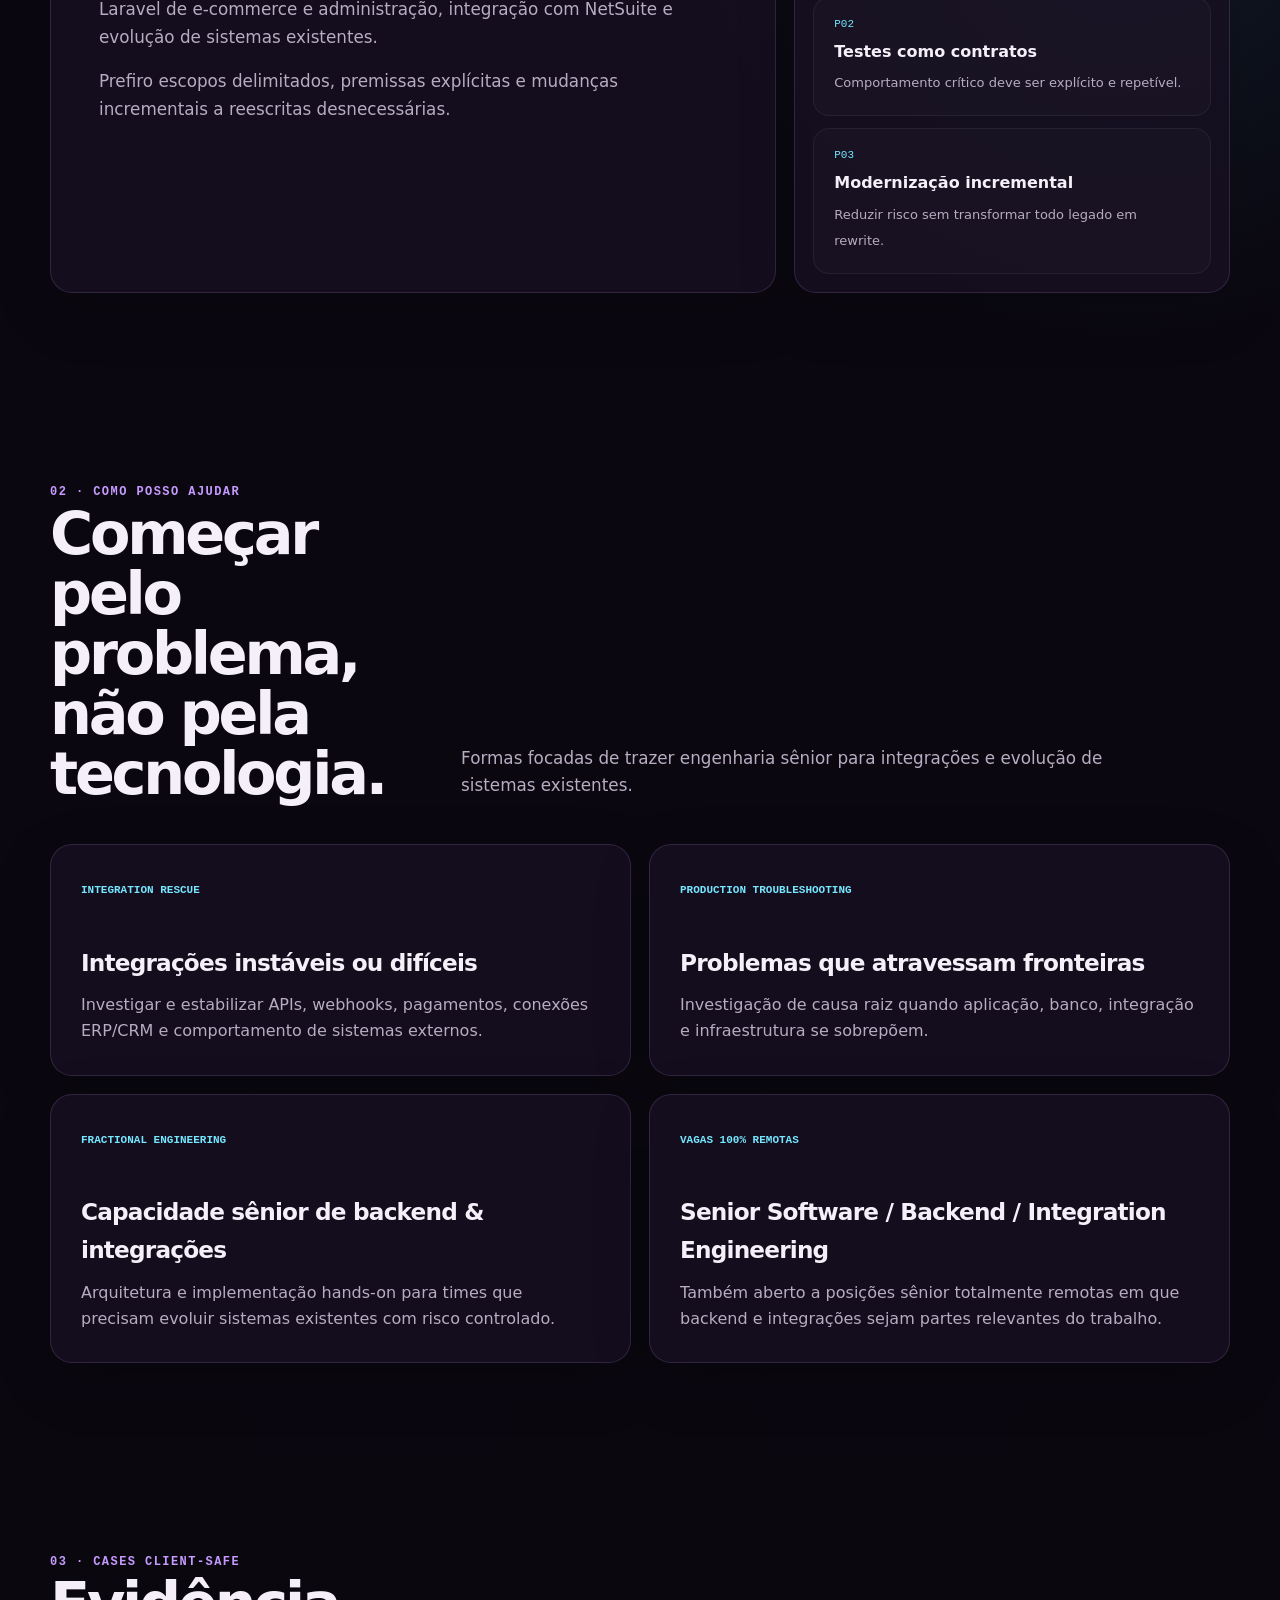
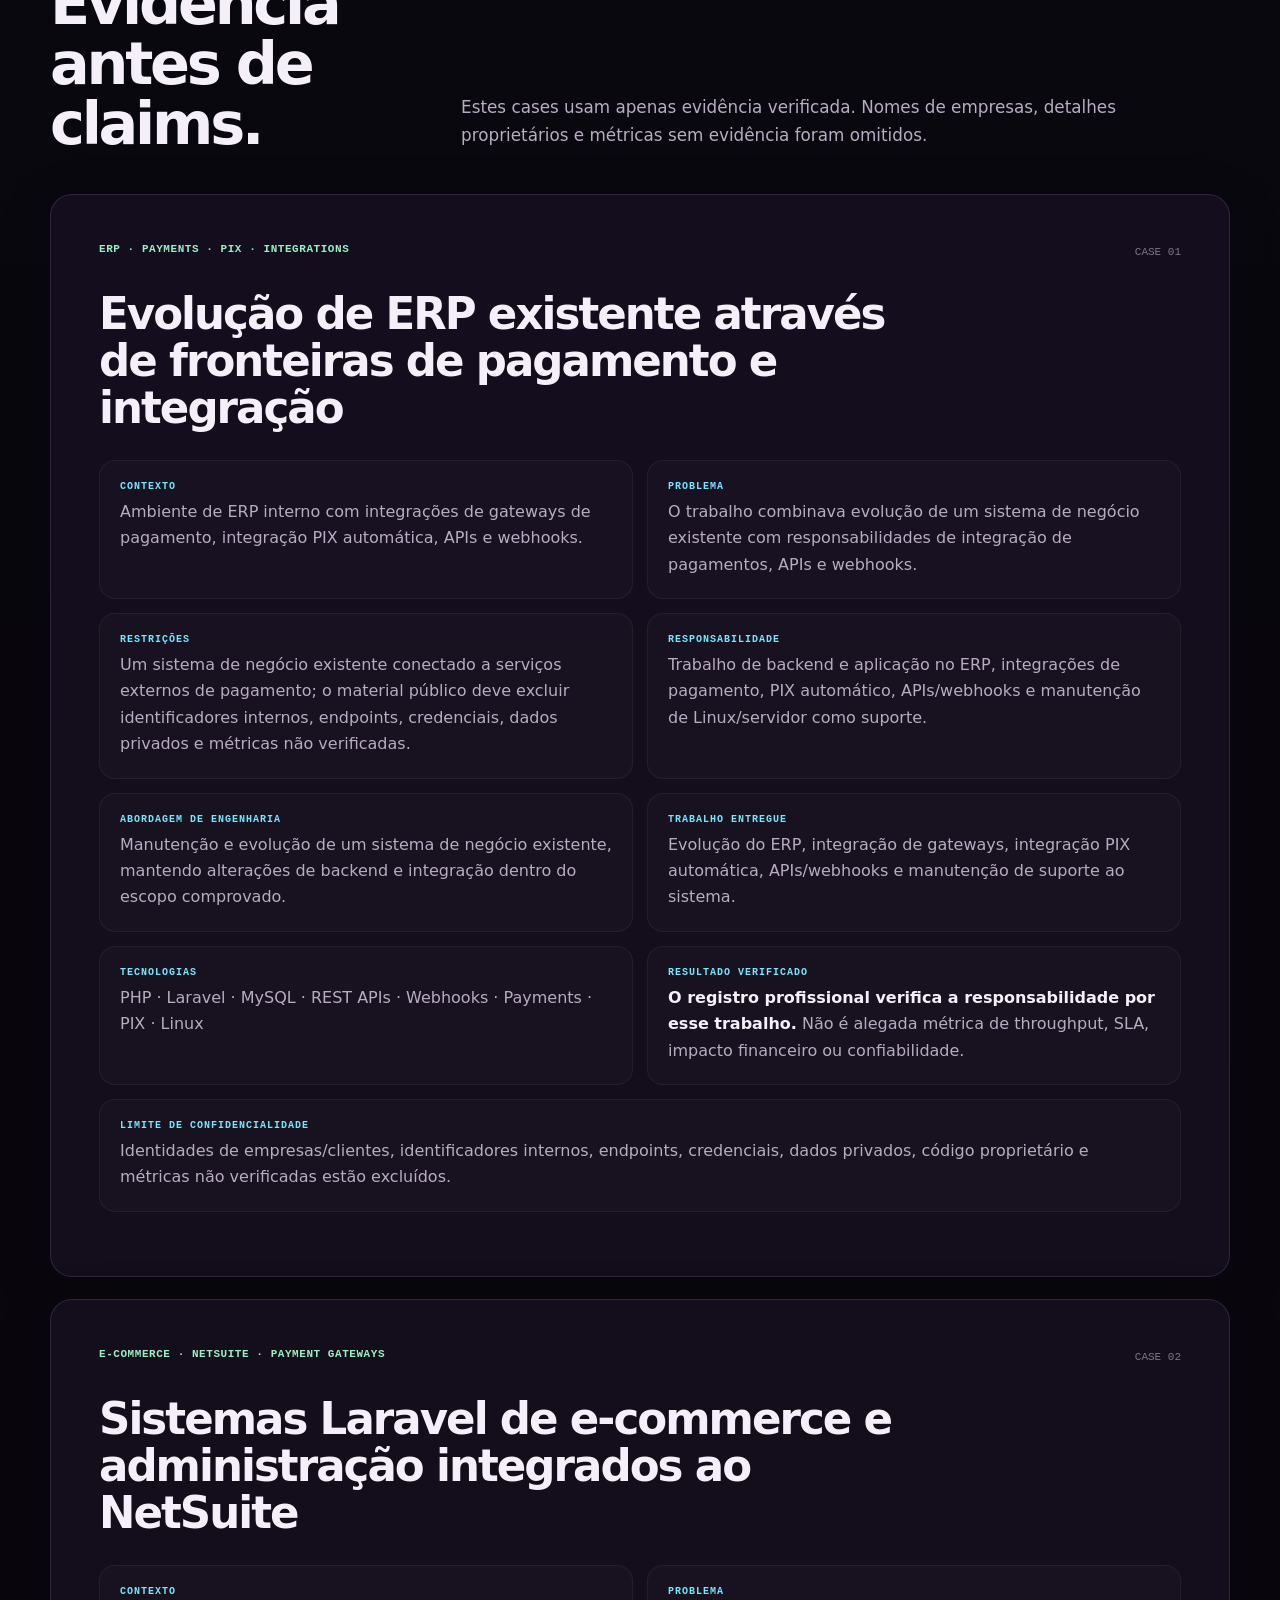
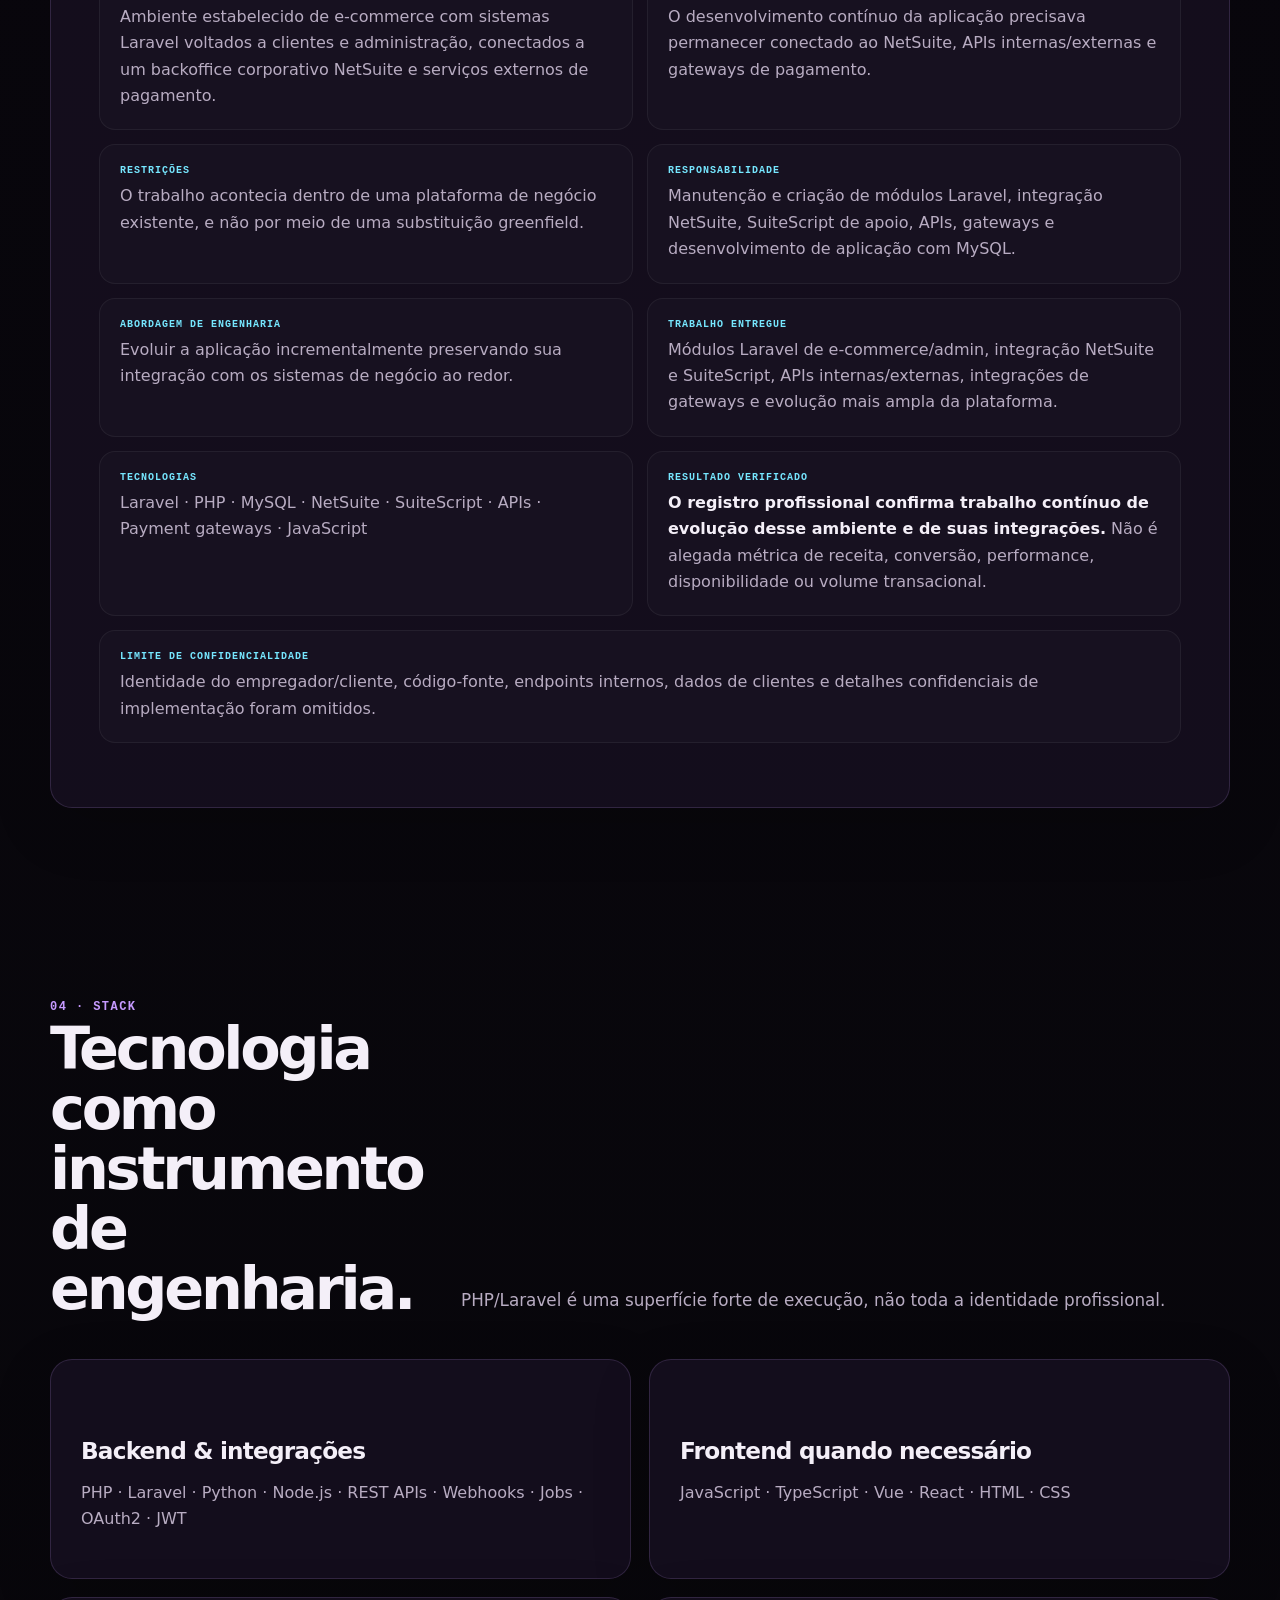
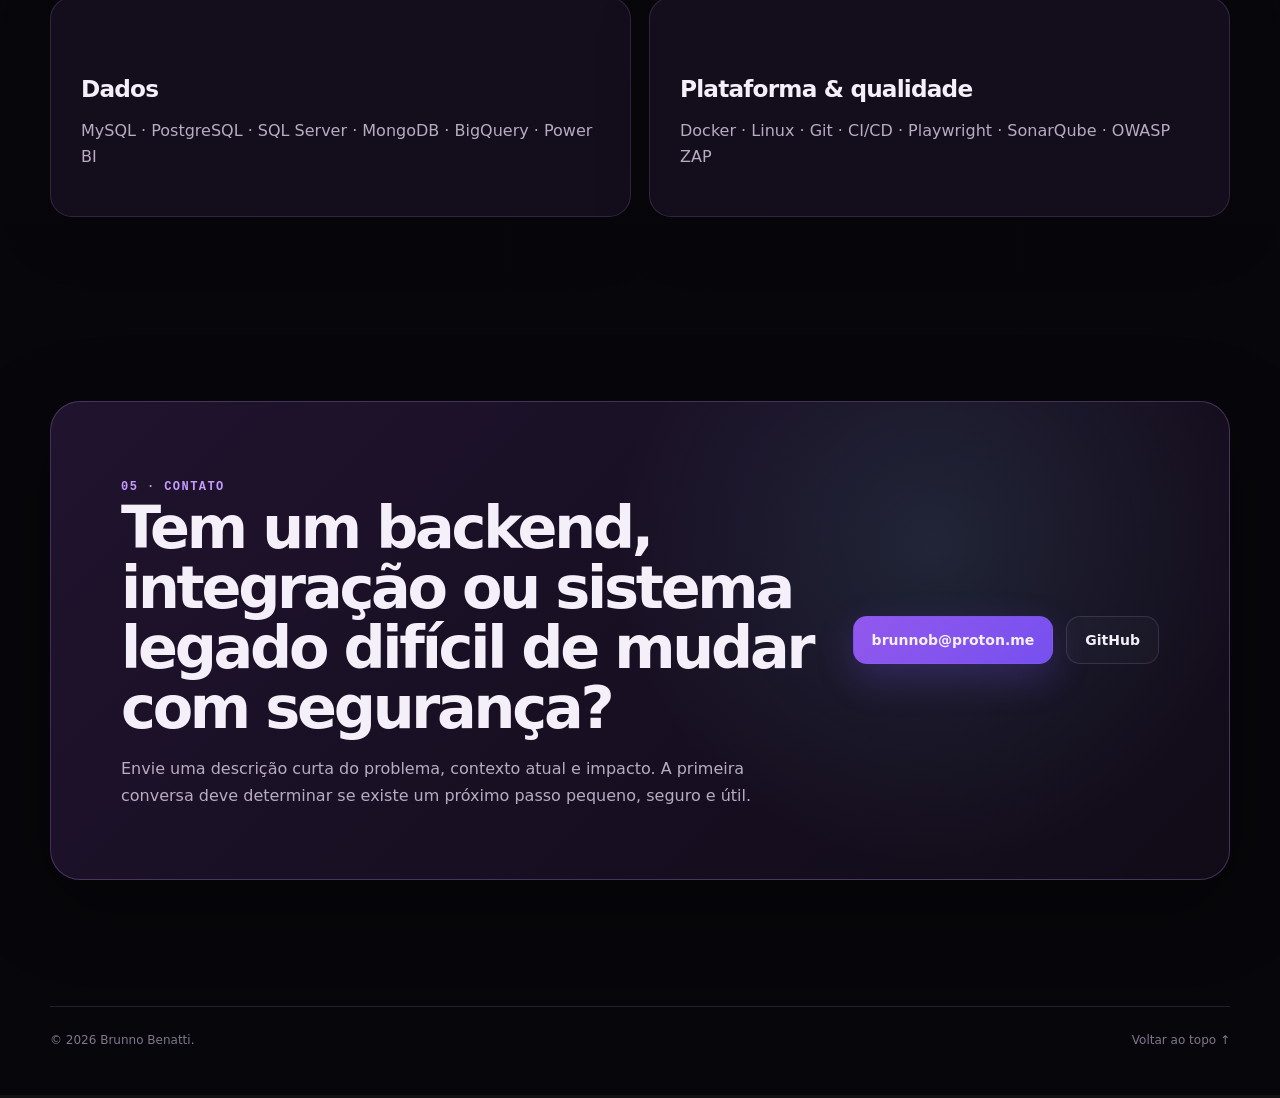
==== commit 73caf400: "Tighten Portuguese ERP case to verified evidence boundary" ====
--- a/pt-br/index.html
+++ b/pt-br/index.html
@@ -40,86 +40,18 @@
 </head>
 <body>
   <a class="skip-link" href="#conteudo">Ir para o conteúdo</a>
-
-  <header id="topo">
-    <div class="shell nav">
-      <a class="brand" href="#topo" aria-label="Voltar ao início"><span class="brand-mark">BB</span><span>Brunno Benatti</span></a>
-      <div class="nav-right">
-        <nav class="nav-links" aria-label="Navegação principal">
-          <a href="#sobre">Sobre</a><a href="#servicos">Como posso ajudar</a><a href="#experiencia">Cases</a><a href="#stack">Stack</a><a href="#contato">Contato</a>
-        </nav>
-        <a class="language-link" href="../" lang="en" hreflang="en">EN</a>
-      </div>
-    </div>
-  </header>
-
-  <main id="conteudo">
-    <div class="shell">
-      <section class="hero" aria-labelledby="hero-title">
-        <div>
-          <div class="eyebrow"><span class="status-dot"></span>Senior Software Engineer · São Paulo, Brasil</div>
-          <h1 id="hero-title">Backend, integrações e sistemas legados <span class="gradient-text">sem mudanças no escuro.</span></h1>
-          <p class="hero-copy">Sou <strong>Brunno Benatti</strong>, desenvolvedor de software com 14 anos de experiência. Trabalho em sistemas de negócio complexos onde APIs, pagamentos, ERPs, CRMs, bancos de dados e aplicações legadas precisam continuar operando enquanto evoluem.</p>
-          <div class="actions"><a class="button primary" href="mailto:brunnob@proton.me">Falar sobre um problema <span aria-hidden="true">→</span></a><a class="button" href="#experiencia">Ver cases</a></div>
-        </div>
-        <aside aria-label="Resumo técnico">
-          <div class="terminal"><div class="terminal-bar"><span></span><span></span><span></span><small>brunno@engineering:~</small></div><div class="terminal-body"><p><b>$</b> whoami</p><output>Brunno Benatti · Senior Software Engineer</output><p><b>$</b> focus</p><output>backend · integrações · modernização de legado</output><p><b>$</b> domains</p><output>payments · PIX · ERP · CRM · e-commerce</output><p><b>$</b> approach</p><output id="terminal-message">entender → mudar com segurança → validar</output><p><b>$</b> <i class="cursor"></i></p></div></div>
-          <div class="metrics"><div><strong>14 anos</strong><span>desenvolvimento de software</span></div><div><strong>Backend</strong><span>sistemas & integrações</span></div><div><strong>Fluente</strong><span>inglês profissional</span></div></div>
-        </aside>
-      </section>
-
-      <section id="sobre" aria-labelledby="sobre-title">
-        <div class="section-head reveal"><div><span>01 · Sobre</span><h2 id="sobre-title">Entender antes de reescrever.</h2></div><p>Meu trabalho é mais valioso quando o sistema já existe, o contexto é complexo e uma alteração incorreta custa mais do que algumas linhas extras de investigação.</p></div>
-        <div class="about-grid"><article class="card prose reveal"><p>Atuo de forma hands-on em investigação, arquitetura, implementação, integração, testes e entrega.</p><p>Minha experiência profissional verificada inclui ERP interno, gateways de pagamento, integração PIX automática, APIs REST, webhooks, sistemas Laravel de e-commerce e administração, integração com NetSuite e evolução de sistemas existentes.</p><p>Prefiro escopos delimitados, premissas explícitas e mudanças incrementais a reescritas desnecessárias.</p></article><aside class="card principles reveal" aria-label="Princípios de engenharia"><div><small>P01</small><strong>Causa raiz antes do sintoma</strong><span>Entender comportamento e fronteiras antes de alterá-los.</span></div><div><small>P02</small><strong>Testes como contratos</strong><span>Comportamento crítico deve ser explícito e repetível.</span></div><div><small>P03</small><strong>Modernização incremental</strong><span>Reduzir risco sem transformar todo legado em rewrite.</span></div></aside></div>
-      </section>
-
-      <section id="servicos" aria-labelledby="servicos-title">
-        <div class="section-head reveal"><div><span>02 · Como posso ajudar</span><h2 id="servicos-title">Começar pelo problema, não pela tecnologia.</h2></div><p>Formas focadas de trazer engenharia sênior para integrações e evolução de sistemas existentes.</p></div>
-        <div class="work-grid"><article class="card reveal"><small>INTEGRATION RESCUE</small><h3>Integrações instáveis ou difíceis</h3><p>Investigar e estabilizar APIs, webhooks, pagamentos, conexões ERP/CRM e comportamento de sistemas externos.</p></article><article class="card reveal"><small>PRODUCTION TROUBLESHOOTING</small><h3>Problemas que atravessam fronteiras</h3><p>Investigação de causa raiz quando aplicação, banco, integração e infraestrutura se sobrepõem.</p></article><article class="card reveal"><small>FRACTIONAL ENGINEERING</small><h3>Capacidade sênior de backend & integrações</h3><p>Arquitetura e implementação hands-on para times que precisam evoluir sistemas existentes com risco controlado.</p></article><article class="card reveal"><small>VAGAS 100% REMOTAS</small><h3>Senior Software / Backend / Integration Engineering</h3><p>Também aberto a posições sênior totalmente remotas em que backend e integrações sejam partes relevantes do trabalho.</p></article></div>
-      </section>
-
-      <section id="experiencia" aria-labelledby="experiencia-title">
-        <div class="section-head reveal"><div><span>03 · Cases client-safe</span><h2 id="experiencia-title">Evidência antes de claims.</h2></div><p>Estes cases usam apenas evidência verificada ou cuidadosamente delimitada. Nomes de empresas, detalhes proprietários e métricas sem evidência foram omitidos.</p></div>
-        <div class="case-studies">
-          <article class="card case-study reveal">
-            <div class="case-header"><small>ERP · PAYMENTS · PIX · INTEGRATIONS</small><code>CASE 01</code></div><h3>Evolução de ERP existente através de fronteiras de pagamento e integração</h3>
-            <dl class="case-grid">
-              <div class="case-field"><dt>Contexto</dt><dd>Ambiente de ERP interno com integrações de gateways de pagamento, integração PIX automática, APIs e webhooks.</dd></div>
-              <div class="case-field"><dt>Problema</dt><dd>O trabalho combinava evolução contínua do sistema de negócio com dependências de pagamentos e sistemas externos.</dd></div>
-              <div class="case-field"><dt>Restrições</dt><dd>Mudanças no sistema existente precisavam permanecer delimitadas pelos fluxos de negócio e contratos de integração já estabelecidos.</dd></div>
-              <div class="case-field"><dt>Responsabilidade</dt><dd>Trabalho de backend e aplicação no ERP, integrações de pagamento, PIX automático, APIs/webhooks e aspectos de suporte de entrega/servidor.</dd></div>
-              <div class="case-field"><dt>Abordagem de engenharia</dt><dd>Entender o comportamento existente e as fronteiras de integração antes de evoluir incrementalmente a superfície necessária, sem presumir um rewrite.</dd></div>
-              <div class="case-field"><dt>Trabalho entregue</dt><dd>Evolução do ERP, integração de gateways, integração PIX automática, APIs/webhooks e manutenção de suporte ao sistema.</dd></div>
-              <div class="case-field"><dt>Tecnologias</dt><dd>PHP · Laravel · MySQL · REST APIs · Webhooks · Payments · PIX · Linux</dd></div>
-              <div class="case-field"><dt>Resultado verificado</dt><dd><strong>O registro profissional verifica a responsabilidade por esse trabalho.</strong> Não é alegada métrica de throughput, SLA, impacto financeiro ou confiabilidade.</dd></div>
-              <div class="case-field wide"><dt>Limite de confidencialidade</dt><dd>Identidades de empresas/clientes, identificadores internos, endpoints, credenciais, dados privados, código proprietário e métricas não verificadas estão excluídos.</dd></div>
-            </dl>
-          </article>
-
-          <article class="card case-study reveal">
-            <div class="case-header"><small>E-COMMERCE · NETSUITE · PAYMENT GATEWAYS</small><code>CASE 02</code></div><h3>Sistemas Laravel de e-commerce e administração integrados ao NetSuite</h3>
-            <dl class="case-grid">
-              <div class="case-field"><dt>Contexto</dt><dd>Ambiente estabelecido de e-commerce com sistemas Laravel voltados a clientes e administração, conectados a um backoffice corporativo NetSuite e serviços externos de pagamento.</dd></div>
-              <div class="case-field"><dt>Problema</dt><dd>O desenvolvimento contínuo da aplicação precisava permanecer conectado ao NetSuite, APIs internas/externas e gateways de pagamento.</dd></div>
-              <div class="case-field"><dt>Restrições</dt><dd>O trabalho acontecia dentro de uma plataforma de negócio existente, e não por meio de uma substituição greenfield.</dd></div>
-              <div class="case-field"><dt>Responsabilidade</dt><dd>Manutenção e criação de módulos Laravel, integração NetSuite, SuiteScript de apoio, APIs, gateways e desenvolvimento de aplicação com MySQL.</dd></div>
-              <div class="case-field"><dt>Abordagem de engenharia</dt><dd>Evoluir a aplicação incrementalmente preservando sua integração com os sistemas de negócio ao redor.</dd></div>
-              <div class="case-field"><dt>Trabalho entregue</dt><dd>Módulos Laravel de e-commerce/admin, integração NetSuite e SuiteScript, APIs internas/externas, integrações de gateways e evolução mais ampla da plataforma.</dd></div>
-              <div class="case-field"><dt>Tecnologias</dt><dd>Laravel · PHP · MySQL · NetSuite · SuiteScript · APIs · Payment gateways · JavaScript</dd></div>
-              <div class="case-field"><dt>Resultado verificado</dt><dd><strong>O registro profissional confirma trabalho contínuo de evolução desse ambiente e de suas integrações.</strong> Não é alegada métrica de receita, conversão, performance, disponibilidade ou volume transacional.</dd></div>
-              <div class="case-field wide"><dt>Limite de confidencialidade</dt><dd>Identidade do empregador/cliente, código-fonte, endpoints internos, dados de clientes e detalhes confidenciais de implementação foram omitidos.</dd></div>
-            </dl>
-          </article>
-        </div>
-      </section>
-
-      <section id="stack" aria-labelledby="stack-title"><div class="section-head reveal"><div><span>04 · Stack</span><h2 id="stack-title">Tecnologia como instrumento de engenharia.</h2></div><p>PHP/Laravel é uma superfície forte de execução, não toda a identidade profissional.</p></div><div class="stack-grid"><article class="card reveal"><h3>Backend & integrações</h3><p>PHP · Laravel · Python · Node.js · REST APIs · Webhooks · Jobs · OAuth2 · JWT</p></article><article class="card reveal"><h3>Frontend quando necessário</h3><p>JavaScript · TypeScript · Vue · React · HTML · CSS</p></article><article class="card reveal"><h3>Dados</h3><p>MySQL · PostgreSQL · SQL Server · MongoDB · BigQuery · Power BI</p></article><article class="card reveal"><h3>Plataforma & qualidade</h3><p>Docker · Linux · Git · CI/CD · Playwright · SonarQube · OWASP ZAP</p></article></div></section>
-
-      <section id="contato" aria-labelledby="contato-title"><div class="contact reveal"><div><span>05 · Contato</span><h2 id="contato-title">Tem um backend, integração ou sistema legado difícil de mudar com segurança?</h2><p>Envie uma descrição curta do problema, contexto atual e impacto. A primeira conversa deve determinar se existe um próximo passo pequeno, seguro e útil.</p></div><div class="actions"><a class="button primary" href="mailto:brunnob@proton.me">brunnob@proton.me</a><a class="button" href="https://github.com/brunno-benatti" target="_blank" rel="noreferrer">GitHub</a></div></div></section>
-    </div>
-  </main>
-
-  <footer><div class="shell"><span>© <span id="year"></span> Brunno Benatti.</span><a href="#topo">Voltar ao topo ↑</a></div></footer>
-  <script src="../script.js" defer></script>
+  <header id="topo"><div class="shell nav"><a class="brand" href="#topo" aria-label="Voltar ao início"><span class="brand-mark">BB</span><span>Brunno Benatti</span></a><div class="nav-right"><nav class="nav-links" aria-label="Navegação principal"><a href="#sobre">Sobre</a><a href="#servicos">Como posso ajudar</a><a href="#experiencia">Cases</a><a href="#stack">Stack</a><a href="#contato">Contato</a></nav><a class="language-link" href="../" lang="en" hreflang="en">EN</a></div></div></header>
+  <main id="conteudo"><div class="shell">
+    <section class="hero" aria-labelledby="hero-title"><div><div class="eyebrow"><span class="status-dot"></span>Senior Software Engineer · São Paulo, Brasil</div><h1 id="hero-title">Backend, integrações e sistemas legados <span class="gradient-text">sem mudanças no escuro.</span></h1><p class="hero-copy">Sou <strong>Brunno Benatti</strong>, desenvolvedor de software com 14 anos de experiência. Trabalho em sistemas de negócio complexos onde APIs, pagamentos, ERPs, CRMs, bancos de dados e aplicações legadas precisam continuar operando enquanto evoluem.</p><div class="actions"><a class="button primary" href="mailto:brunnob@proton.me">Falar sobre um problema <span aria-hidden="true">→</span></a><a class="button" href="#experiencia">Ver cases</a></div></div><aside aria-label="Resumo técnico"><div class="terminal"><div class="terminal-bar"><span></span><span></span><span></span><small>brunno@engineering:~</small></div><div class="terminal-body"><p><b>$</b> whoami</p><output>Brunno Benatti · Senior Software Engineer</output><p><b>$</b> focus</p><output>backend · integrações · modernização de legado</output><p><b>$</b> domains</p><output>payments · PIX · ERP · CRM · e-commerce</output><p><b>$</b> approach</p><output id="terminal-message">entender → mudar com segurança → validar</output><p><b>$</b> <i class="cursor"></i></p></div></div><div class="metrics"><div><strong>14 anos</strong><span>desenvolvimento de software</span></div><div><strong>Backend</strong><span>sistemas & integrações</span></div><div><strong>Fluente</strong><span>inglês profissional</span></div></div></aside></section>
+    <section id="sobre" aria-labelledby="sobre-title"><div class="section-head reveal"><div><span>01 · Sobre</span><h2 id="sobre-title">Entender antes de reescrever.</h2></div><p>Meu trabalho é mais valioso quando o sistema já existe, o contexto é complexo e uma alteração incorreta custa mais do que algumas linhas extras de investigação.</p></div><div class="about-grid"><article class="card prose reveal"><p>Atuo de forma hands-on em investigação, arquitetura, implementação, integração, testes e entrega.</p><p>Minha experiência profissional verificada inclui ERP interno, gateways de pagamento, integração PIX automática, APIs REST, webhooks, sistemas Laravel de e-commerce e administração, integração com NetSuite e evolução de sistemas existentes.</p><p>Prefiro escopos delimitados, premissas explícitas e mudanças incrementais a reescritas desnecessárias.</p></article><aside class="card principles reveal" aria-label="Princípios de engenharia"><div><small>P01</small><strong>Causa raiz antes do sintoma</strong><span>Entender comportamento e fronteiras antes de alterá-los.</span></div><div><small>P02</small><strong>Testes como contratos</strong><span>Comportamento crítico deve ser explícito e repetível.</span></div><div><small>P03</small><strong>Modernização incremental</strong><span>Reduzir risco sem transformar todo legado em rewrite.</span></div></aside></div></section>
+    <section id="servicos" aria-labelledby="servicos-title"><div class="section-head reveal"><div><span>02 · Como posso ajudar</span><h2 id="servicos-title">Começar pelo problema, não pela tecnologia.</h2></div><p>Formas focadas de trazer engenharia sênior para integrações e evolução de sistemas existentes.</p></div><div class="work-grid"><article class="card reveal"><small>INTEGRATION RESCUE</small><h3>Integrações instáveis ou difíceis</h3><p>Investigar e estabilizar APIs, webhooks, pagamentos, conexões ERP/CRM e comportamento de sistemas externos.</p></article><article class="card reveal"><small>PRODUCTION TROUBLESHOOTING</small><h3>Problemas que atravessam fronteiras</h3><p>Investigação de causa raiz quando aplicação, banco, integração e infraestrutura se sobrepõem.</p></article><article class="card reveal"><small>FRACTIONAL ENGINEERING</small><h3>Capacidade sênior de backend & integrações</h3><p>Arquitetura e implementação hands-on para times que precisam evoluir sistemas existentes com risco controlado.</p></article><article class="card reveal"><small>VAGAS 100% REMOTAS</small><h3>Senior Software / Backend / Integration Engineering</h3><p>Também aberto a posições sênior totalmente remotas em que backend e integrações sejam partes relevantes do trabalho.</p></article></div></section>
+    <section id="experiencia" aria-labelledby="experiencia-title"><div class="section-head reveal"><div><span>03 · Cases client-safe</span><h2 id="experiencia-title">Evidência antes de claims.</h2></div><p>Estes cases usam apenas evidência verificada. Nomes de empresas, detalhes proprietários e métricas sem evidência foram omitidos.</p></div><div class="case-studies">
+      <article class="card case-study reveal"><div class="case-header"><small>ERP · PAYMENTS · PIX · INTEGRATIONS</small><code>CASE 01</code></div><h3>Evolução de ERP existente através de fronteiras de pagamento e integração</h3><dl class="case-grid"><div class="case-field"><dt>Contexto</dt><dd>Ambiente de ERP interno com integrações de gateways de pagamento, integração PIX automática, APIs e webhooks.</dd></div><div class="case-field"><dt>Problema</dt><dd>O trabalho combinava evolução de um sistema de negócio existente com responsabilidades de integração de pagamentos, APIs e webhooks.</dd></div><div class="case-field"><dt>Restrições</dt><dd>Um sistema de negócio existente conectado a serviços externos de pagamento; o material público deve excluir identificadores internos, endpoints, credenciais, dados privados e métricas não verificadas.</dd></div><div class="case-field"><dt>Responsabilidade</dt><dd>Trabalho de backend e aplicação no ERP, integrações de pagamento, PIX automático, APIs/webhooks e manutenção de Linux/servidor como suporte.</dd></div><div class="case-field"><dt>Abordagem de engenharia</dt><dd>Manutenção e evolução de um sistema de negócio existente, mantendo alterações de backend e integração dentro do escopo comprovado.</dd></div><div class="case-field"><dt>Trabalho entregue</dt><dd>Evolução do ERP, integração de gateways, integração PIX automática, APIs/webhooks e manutenção de suporte ao sistema.</dd></div><div class="case-field"><dt>Tecnologias</dt><dd>PHP · Laravel · MySQL · REST APIs · Webhooks · Payments · PIX · Linux</dd></div><div class="case-field"><dt>Resultado verificado</dt><dd><strong>O registro profissional verifica a responsabilidade por esse trabalho.</strong> Não é alegada métrica de throughput, SLA, impacto financeiro ou confiabilidade.</dd></div><div class="case-field wide"><dt>Limite de confidencialidade</dt><dd>Identidades de empresas/clientes, identificadores internos, endpoints, credenciais, dados privados, código proprietário e métricas não verificadas estão excluídos.</dd></div></dl></article>
+      <article class="card case-study reveal"><div class="case-header"><small>E-COMMERCE · NETSUITE · PAYMENT GATEWAYS</small><code>CASE 02</code></div><h3>Sistemas Laravel de e-commerce e administração integrados ao NetSuite</h3><dl class="case-grid"><div class="case-field"><dt>Contexto</dt><dd>Ambiente estabelecido de e-commerce com sistemas Laravel voltados a clientes e administração, conectados a um backoffice corporativo NetSuite e serviços externos de pagamento.</dd></div><div class="case-field"><dt>Problema</dt><dd>O desenvolvimento contínuo da aplicação precisava permanecer conectado ao NetSuite, APIs internas/externas e gateways de pagamento.</dd></div><div class="case-field"><dt>Restrições</dt><dd>O trabalho acontecia dentro de uma plataforma de negócio existente, e não por meio de uma substituição greenfield.</dd></div><div class="case-field"><dt>Responsabilidade</dt><dd>Manutenção e criação de módulos Laravel, integração NetSuite, SuiteScript de apoio, APIs, gateways e desenvolvimento de aplicação com MySQL.</dd></div><div class="case-field"><dt>Abordagem de engenharia</dt><dd>Evoluir a aplicação incrementalmente preservando sua integração com os sistemas de negócio ao redor.</dd></div><div class="case-field"><dt>Trabalho entregue</dt><dd>Módulos Laravel de e-commerce/admin, integração NetSuite e SuiteScript, APIs internas/externas, integrações de gateways e evolução mais ampla da plataforma.</dd></div><div class="case-field"><dt>Tecnologias</dt><dd>Laravel · PHP · MySQL · NetSuite · SuiteScript · APIs · Payment gateways · JavaScript</dd></div><div class="case-field"><dt>Resultado verificado</dt><dd><strong>O registro profissional confirma trabalho contínuo de evolução desse ambiente e de suas integrações.</strong> Não é alegada métrica de receita, conversão, performance, disponibilidade ou volume transacional.</dd></div><div class="case-field wide"><dt>Limite de confidencialidade</dt><dd>Identidade do empregador/cliente, código-fonte, endpoints internos, dados de clientes e detalhes confidenciais de implementação foram omitidos.</dd></div></dl></article>
+    </div></section>
+    <section id="stack" aria-labelledby="stack-title"><div class="section-head reveal"><div><span>04 · Stack</span><h2 id="stack-title">Tecnologia como instrumento de engenharia.</h2></div><p>PHP/Laravel é uma superfície forte de execução, não toda a identidade profissional.</p></div><div class="stack-grid"><article class="card reveal"><h3>Backend & integrações</h3><p>PHP · Laravel · Python · Node.js · REST APIs · Webhooks · Jobs · OAuth2 · JWT</p></article><article class="card reveal"><h3>Frontend quando necessário</h3><p>JavaScript · TypeScript · Vue · React · HTML · CSS</p></article><article class="card reveal"><h3>Dados</h3><p>MySQL · PostgreSQL · SQL Server · MongoDB · BigQuery · Power BI</p></article><article class="card reveal"><h3>Plataforma & qualidade</h3><p>Docker · Linux · Git · CI/CD · Playwright · SonarQube · OWASP ZAP</p></article></div></section>
+    <section id="contato" aria-labelledby="contato-title"><div class="contact reveal"><div><span>05 · Contato</span><h2 id="contato-title">Tem um backend, integração ou sistema legado difícil de mudar com segurança?</h2><p>Envie uma descrição curta do problema, contexto atual e impacto. A primeira conversa deve determinar se existe um próximo passo pequeno, seguro e útil.</p></div><div class="actions"><a class="button primary" href="mailto:brunnob@proton.me">brunnob@proton.me</a><a class="button" href="https://github.com/brunno-benatti" target="_blank" rel="noreferrer">GitHub</a></div></div></section>
+  </div></main>
+  <footer><div class="shell"><span>© <span id="year"></span> Brunno Benatti.</span><a href="#topo">Voltar ao topo ↑</a></div></footer><script src="../script.js" defer></script>
 </body>
 </html>
